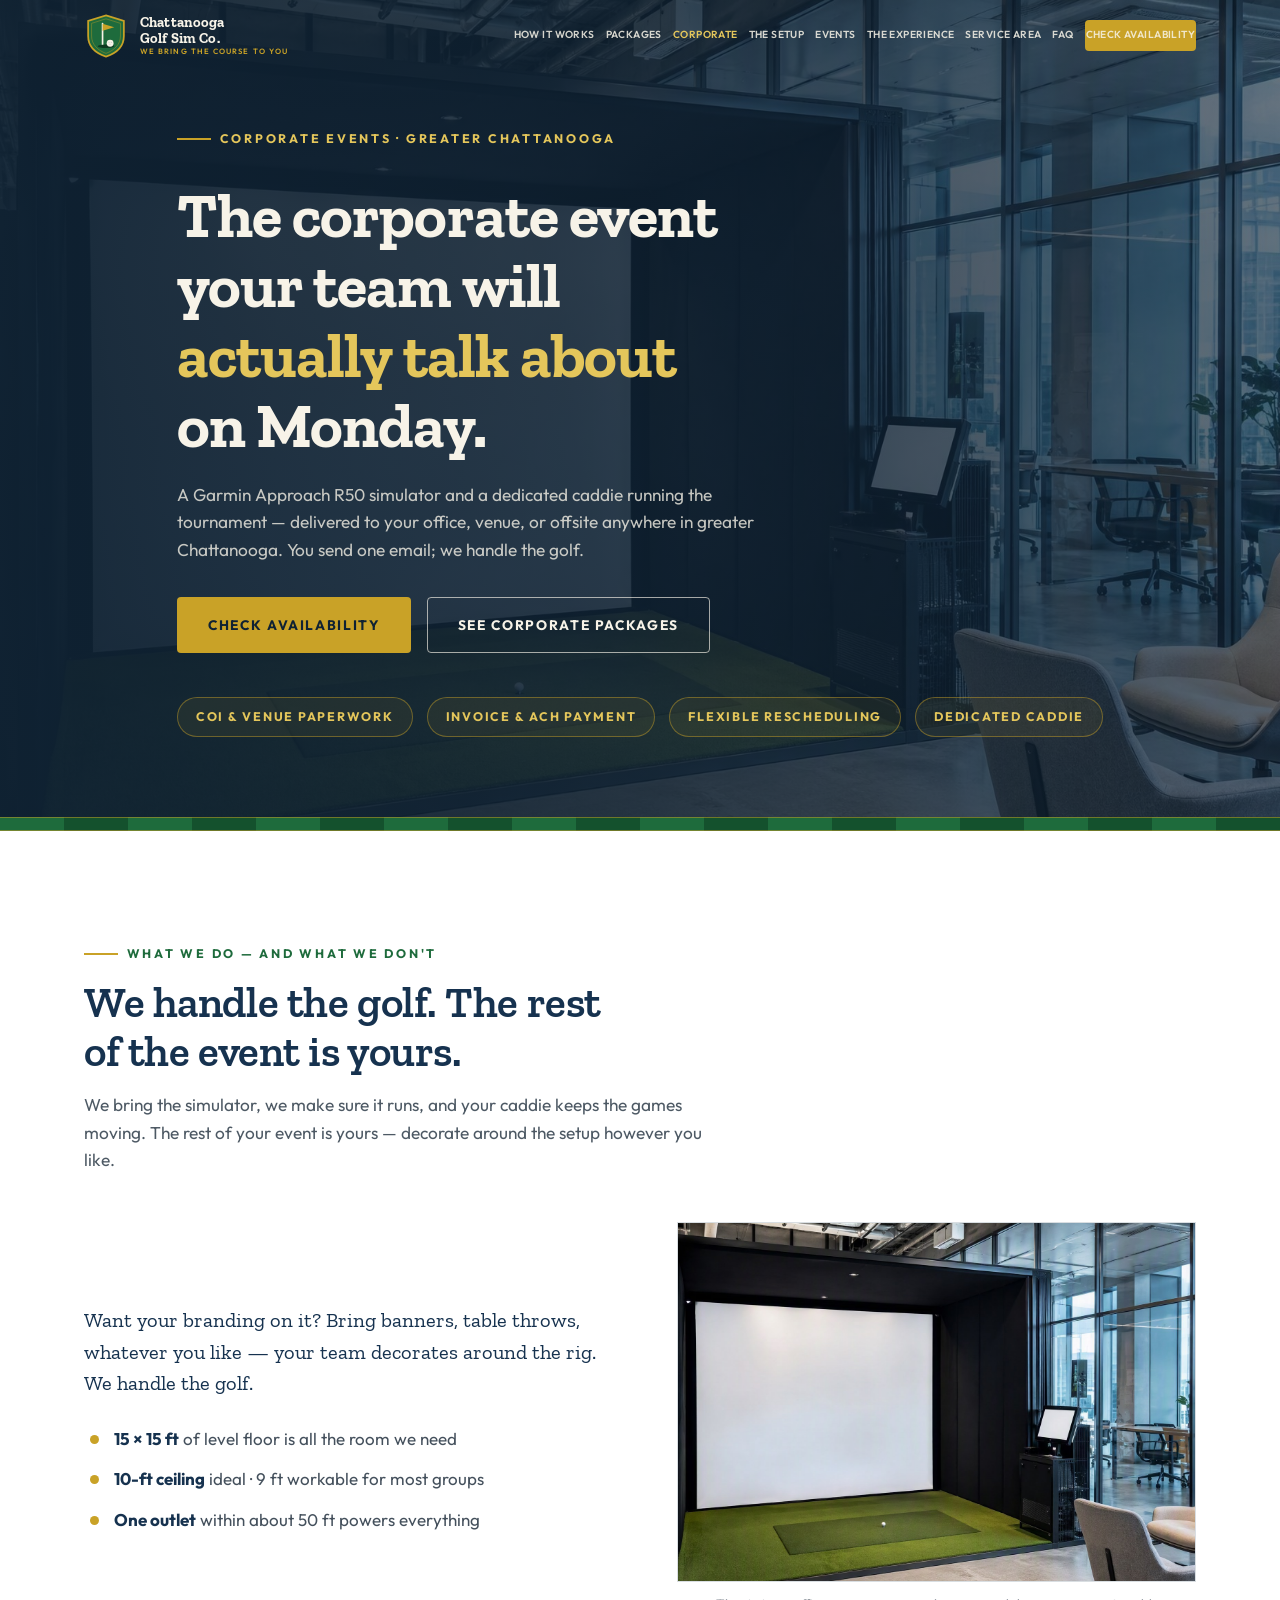
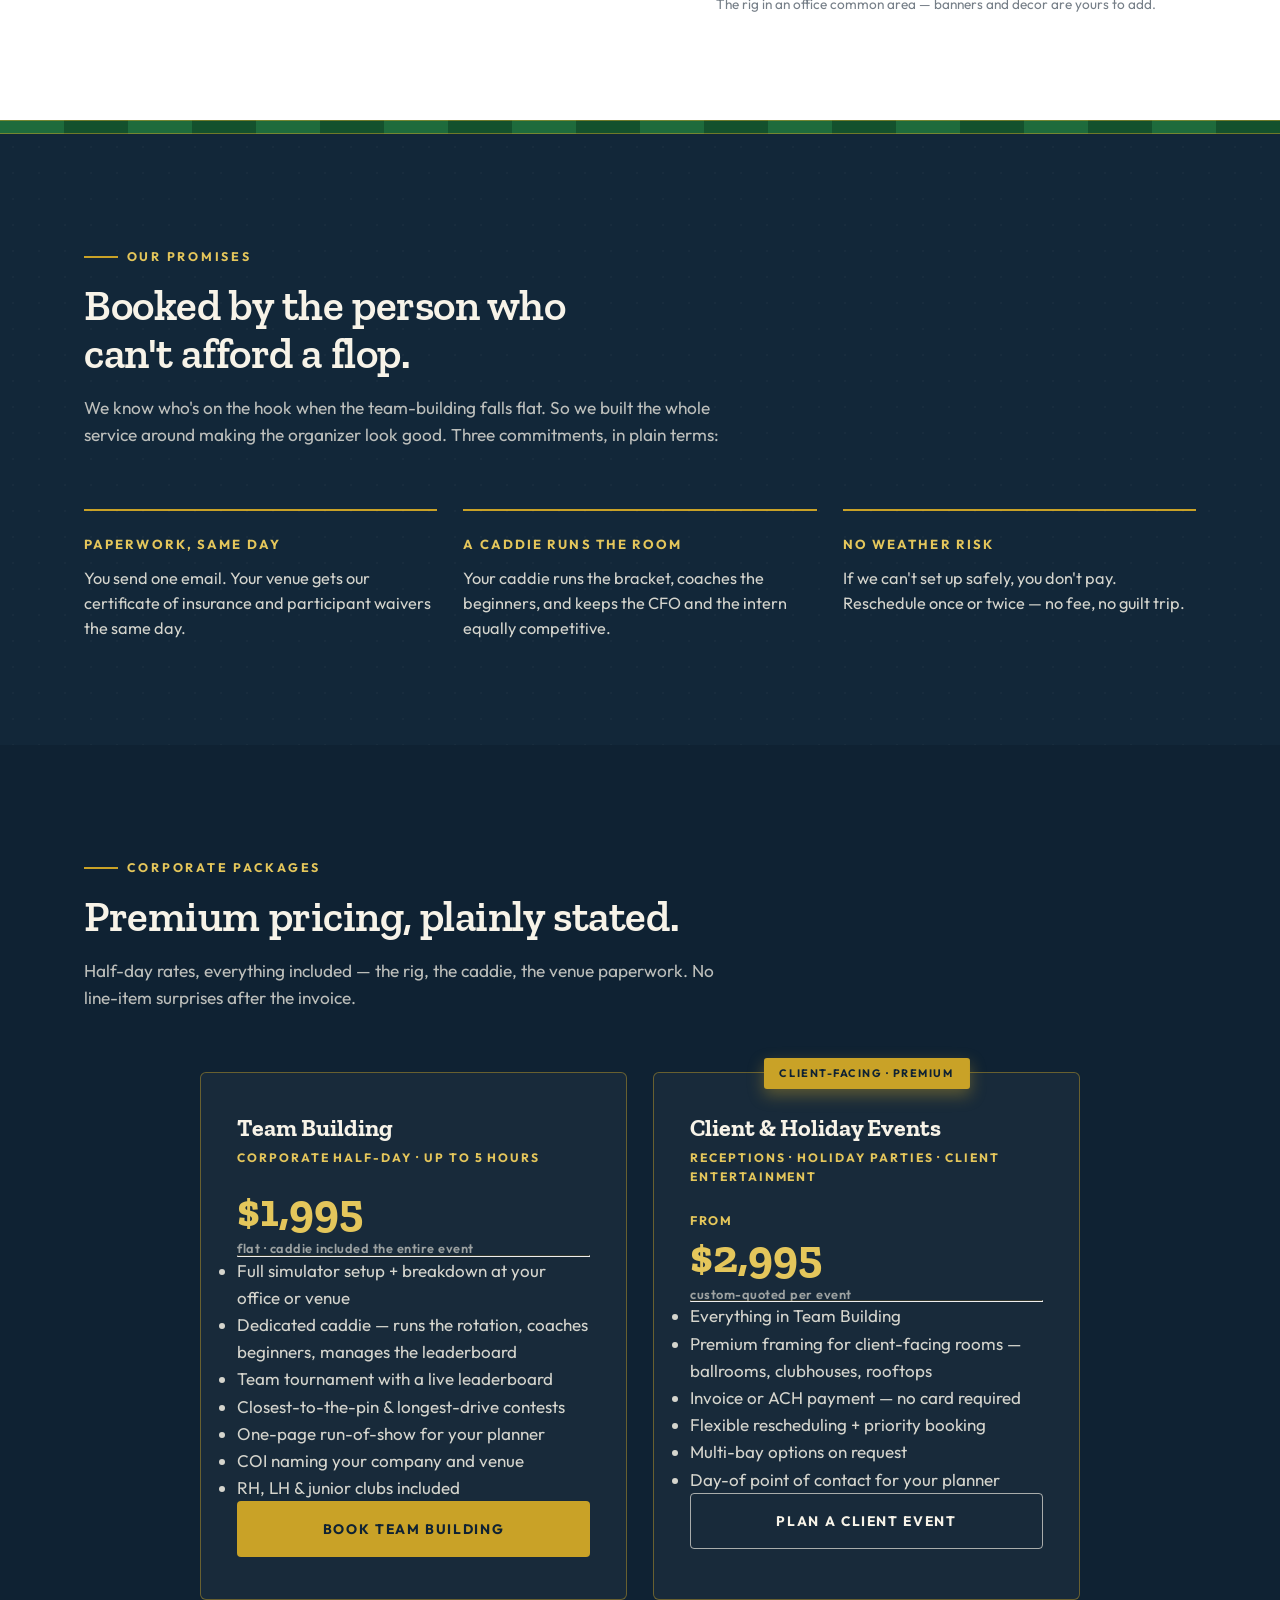
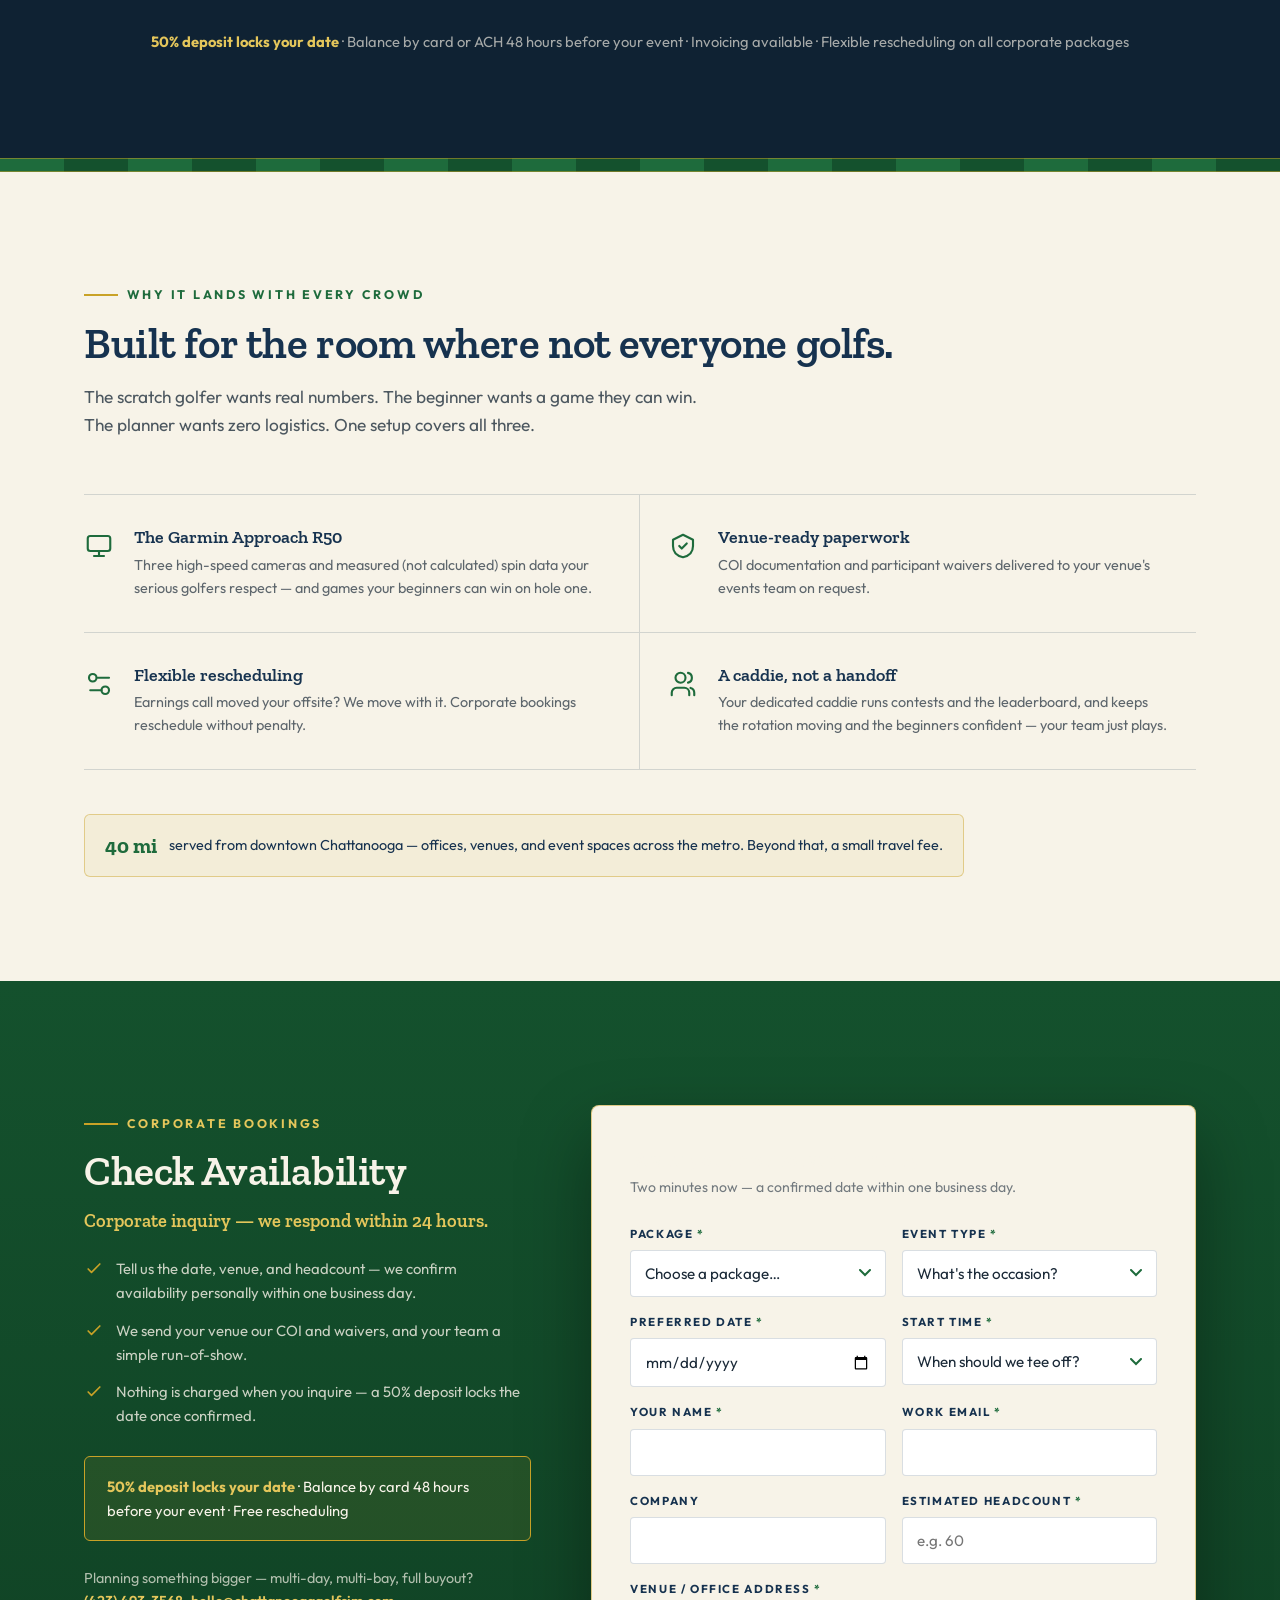
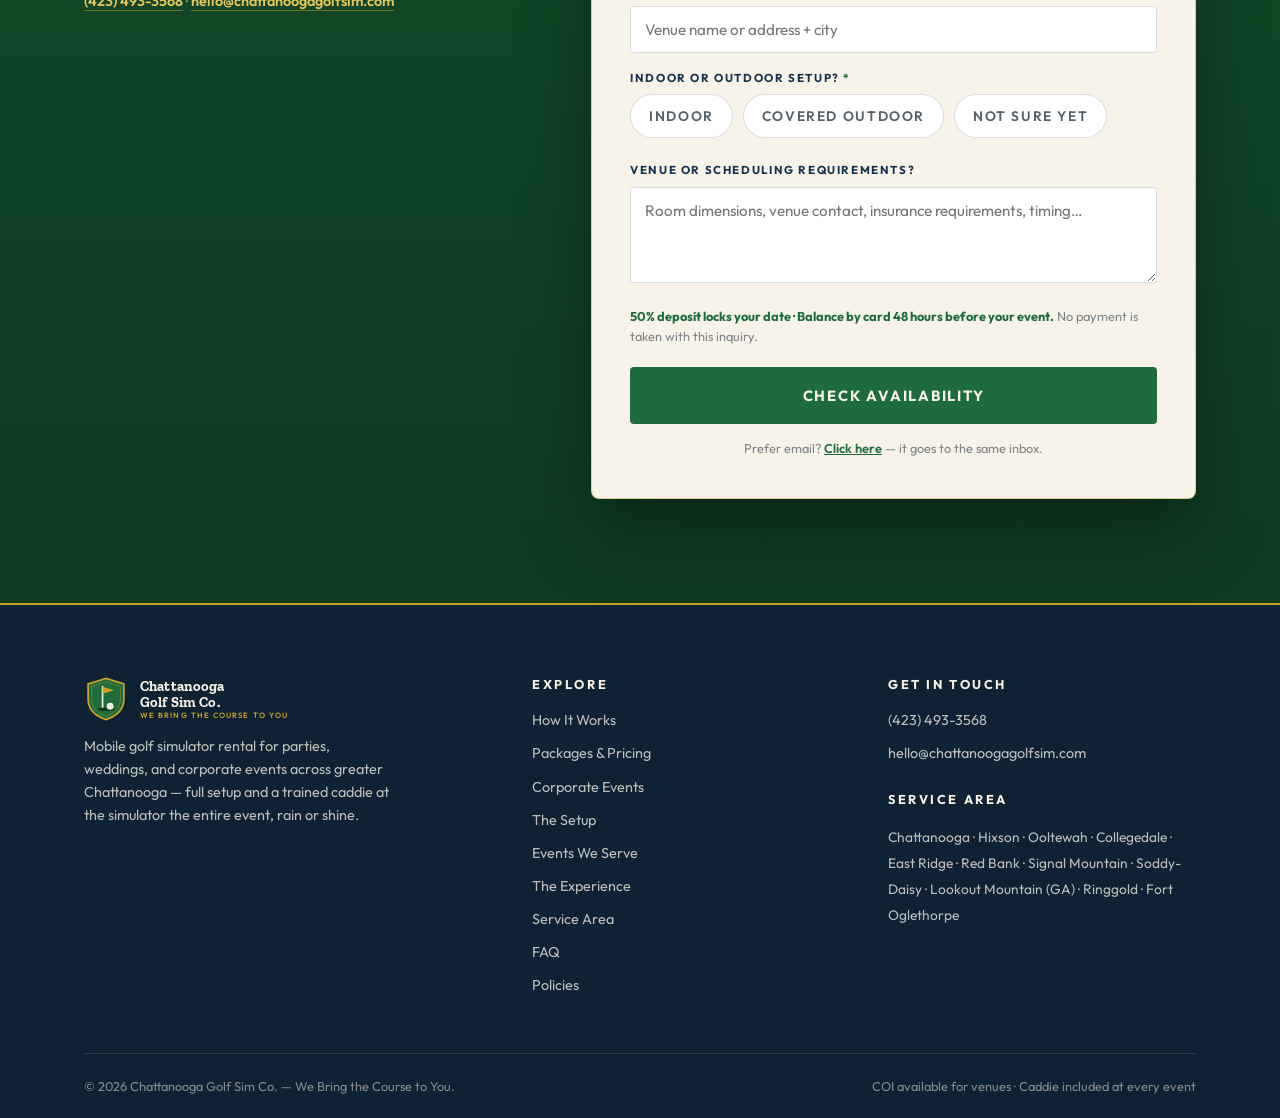
==== corporate.html @ df2b5e43 "Chattanooga Golf Sim — production site Launch-ready build: caddie model, published pricing, policies" ====
<!DOCTYPE html>
<html lang="en">
<head>
<meta charset="UTF-8">
<meta name="viewport" content="width=device-width, initial-scale=1.0">
<title>Corporate Event Entertainment Chattanooga TN | Team Building &amp; Holiday Parties — Chattanooga Golf Sim Co.</title>
<meta name="description" content="Premium corporate golf simulator events in Chattanooga, TN. Team building half-days $1,995, client & holiday events from $2,995. COI docs and a dedicated caddie included.">
<meta name="robots" content="index, follow">
<meta name="theme-color" content="#16324F">
<meta property="og:type" content="website">
<meta property="og:title" content="Corporate Event Entertainment in Chattanooga — Chattanooga Golf Sim Co.">
<meta property="og:description" content="Team building half-days $1,995 · client & holiday events from $2,995. COI docs and a dedicated caddie included.">
<meta property="og:image" content="https://chattanoogagolfsim.com/assets/setup-corporate-office.jpg">
<meta property="og:url" content="https://chattanoogagolfsim.com/corporate.html">
<link rel="canonical" href="https://chattanoogagolfsim.com/corporate.html">
<meta property="og:locale" content="en_US">
<link rel="icon" type="image/svg+xml" href="assets/logo.svg">
<link rel="apple-touch-icon" href="assets/logo.svg">
<link rel="preconnect" href="https://fonts.googleapis.com">
<link rel="preconnect" href="https://fonts.gstatic.com" crossorigin>
<link href="https://fonts.googleapis.com/css2?family=Outfit:wght@400;500;600;700&family=Zilla+Slab:wght@500;600;700&display=swap" rel="stylesheet">
<link rel="preload" as="image" href="assets/setup-corporate-office.jpg">
<link rel="stylesheet" href="styles.css">

<script type="application/ld+json">
{
  "@context": "https://schema.org",
  "@type": "Service",
  "name": "Corporate Golf Simulator Events — Chattanooga Golf Sim Co.",
  "provider": {
    "@type": "LocalBusiness",
    "name": "Chattanooga Golf Sim Co.",
    "email": "hello@chattanoogagolfsim.com",
    "telephone": "+1-423-493-3568",
    "priceRange": "$495-$2995",
    "address": { "@type": "PostalAddress", "addressLocality": "Chattanooga", "addressRegion": "TN", "addressCountry": "US" }
  },
  "serviceType": "Corporate event entertainment — mobile golf simulator rental",
  "areaServed": [
    { "@type": "City", "name": "Chattanooga, TN" },
    { "@type": "City", "name": "Hixson, TN" },
    { "@type": "City", "name": "Ooltewah, TN" },
    { "@type": "City", "name": "Collegedale, TN" },
    { "@type": "City", "name": "East Ridge, TN" },
    { "@type": "City", "name": "Red Bank, TN" },
    { "@type": "City", "name": "Signal Mountain, TN" },
    { "@type": "City", "name": "Soddy-Daisy, TN" },
    { "@type": "City", "name": "Lookout Mountain, GA" },
    { "@type": "City", "name": "Ringgold, GA" },
    { "@type": "City", "name": "Fort Oglethorpe, GA" }
  ],
  "offers": [
    { "@type": "Offer", "name": "Team Building — corporate half-day", "price": "1995", "priceCurrency": "USD" },
    { "@type": "Offer", "name": "Client & Holiday Events", "priceSpecification": { "@type": "PriceSpecification", "minPrice": "2995", "priceCurrency": "USD" } }
  ]
}
</script>
</head>

<body>

<!-- ================= HEADER ================= -->
<header class="site-header">
  <div class="wrap header-inner">
    <a class="brand" href="index.html" aria-label="Chattanooga Golf Sim Co. — home">
      <img src="assets/logo.svg" alt="Chattanooga Golf Sim Co. logo — golf flag crest" width="44" height="44">
      <span class="brand-name">Chattanooga<br>Golf Sim Co.<small>We Bring the Course to You</small></span>
    </a>
    <nav class="main-nav" aria-label="Main navigation">
      <a href="index.html#how-it-works">How It Works</a>
      <a href="index.html#packages">Packages</a>
      <a href="corporate.html" aria-current="page" style="color:var(--gold-soft)">Corporate</a>
      <a href="setup.html">The Setup</a>
      <a href="index.html#events">Events</a>
      <a href="index.html#experience">The Experience</a>
      <a href="index.html#service-area">Service Area</a>
      <a href="index.html#faq">FAQ</a>
      <a class="nav-phone" href="tel:+14234933568">(423) 493-3568</a>
      <a href="#corporate-book" class="btn btn-gold header-cta">Check Availability</a>
    </nav>
    <button class="nav-toggle" aria-label="Toggle menu" aria-expanded="false"><span></span></button>
  </div>
</header>

<main>

<!-- ================= CORPORATE HERO ================= -->
<section class="corp-hero" aria-label="Corporate events introduction">
  <div class="hero-bg">
    <img src="assets/setup-corporate-office.jpg" alt="A golf simulator bay set up inside a modern office — impact screen, turf, and hitting mat ready for a corporate event" fetchpriority="high">
  </div>
  <div class="wrap" style="position:relative;z-index:2;padding-top:calc(var(--header-h) + 48px);padding-bottom:80px">
    <p class="eyebrow" style="color:var(--gold-soft)">Corporate Events · Greater Chattanooga</p>
    <h1>The corporate event your team will <em>actually talk about</em> on Monday.</h1>
    <p class="lede" style="color:rgba(247,243,232,.78);max-width:56ch">A Garmin Approach R50 simulator and a dedicated caddie running the tournament — delivered to your office, venue, or offsite anywhere in greater Chattanooga. You send one email; we handle the golf.</p>
    <div class="hero-ctas" style="margin-top:34px">
      <a href="#corporate-book" class="btn btn-gold">Check Availability</a>
      <a href="#corporate-packages" class="btn btn-outline">See Corporate Packages</a>
    </div>
    <div class="corp-perks">
      <span>COI &amp; venue paperwork</span>
      <span>Invoice &amp; ACH payment</span>
      <span>Flexible rescheduling</span>
      <span>Dedicated caddie</span>
    </div>
  </div>
</section>

<div class="fairway" aria-hidden="true"></div>

<!-- ================= WHAT WE DO — AND WHAT WE DON'T ================= -->
<section class="section section-paper">
  <div class="wrap">
    <p class="eyebrow reveal">What we do — and what we don't</p>
    <h2 class="reveal" style="max-width:22ch">We handle the golf. The rest of the event is yours.</h2>
    <p class="lede reveal reveal-d1">We bring the simulator, we make sure it runs, and your caddie keeps the games moving. The rest of your event is yours — decorate around the setup however you like.</p>
    <div class="decor-grid">
      <div class="reveal">
        <p style="font-family:var(--serif);font-size:1.28rem;line-height:1.55;color:var(--navy);margin:0 0 22px">Want your branding on it? Bring banners, table throws, whatever you like — your team decorates around the rig. We handle the golf.</p>
        <ul class="space-list">
          <li><strong>15 × 15 ft</strong> of level floor is all the room we need</li>
          <li><strong>10-ft ceiling</strong> ideal · 9 ft workable for most groups</li>
          <li><strong>One outlet</strong> within about 50 ft powers everything</li>
        </ul>
      </div>
      <figure class="reveal reveal-d1">
        <img src="assets/setup-corporate-office.jpg" alt="The simulator set up in a corporate office common area, ready for a team event." loading="lazy">
        <figcaption>The rig in an office common area — banners and decor are yours to add.</figcaption>
      </figure>
    </div>
  </div>
</section>

<div class="fairway" aria-hidden="true"></div>

<!-- ================= OUR PROMISES ================= -->
<section class="section section-dark">
  <div class="dimples" aria-hidden="true"></div>
  <div class="wrap on-dark">
    <p class="eyebrow reveal">Our promises</p>
    <h2 class="reveal" style="max-width:20ch">Booked by the person who can't afford a flop.</h2>
    <p class="lede reveal reveal-d1">We know who's on the hook when the team-building falls flat. So we built the whole service around making the organizer look good. Three commitments, in plain terms:</p>
    <div class="promises">
      <div class="promise reveal">
        <h3>Paperwork, same day</h3>
        <p>You send one email. Your venue gets our certificate of insurance and participant waivers the same day.</p>
      </div>
      <div class="promise reveal reveal-d1">
        <h3>A caddie runs the room</h3>
        <p>Your caddie runs the bracket, coaches the beginners, and keeps the CFO and the intern equally competitive.</p>
      </div>
      <div class="promise reveal reveal-d2">
        <h3>No weather risk</h3>
        <p>If we can't set up safely, you don't pay. Reschedule once or twice — no fee, no guilt trip.</p>
      </div>
    </div>
  </div>
</section>

<!-- ================= CORPORATE PACKAGES ================= -->
<section id="corporate-packages" class="section" style="background:var(--navy-deep);color:var(--cream)">
  <div class="wrap on-dark">
    <p class="eyebrow reveal">Corporate packages</p>
    <h2 class="reveal">Premium pricing, plainly stated.</h2>
    <p class="lede reveal reveal-d1">Half-day rates, everything included — the rig, the caddie, the venue paperwork. No line-item surprises after the invoice.</p>

    <div class="packages packages-two">
      <article class="pkg-corp reveal">
        <h3 class="pkg-name">Team Building</h3>
        <p class="pkg-kind">Corporate Half-Day · Up to 5 Hours</p>
        <p class="pkg-price">$1,995<small>flat · caddie included the entire event</small></p>
        <hr>
        <ul>
          <li>Full simulator setup + breakdown at your office or venue</li>
          <li>Dedicated caddie — runs the rotation, coaches beginners, manages the leaderboard</li>
          <li>Team tournament with a live leaderboard</li>
          <li>Closest-to-the-pin &amp; longest-drive contests</li>
          <li>One-page run-of-show for your planner</li>
          <li>COI naming your company and venue</li>
          <li>RH, LH &amp; junior clubs included</li>
        </ul>
        <a href="#corporate-book" class="btn btn-gold" data-corp-package="Team Building — corporate half-day ($1,995)">Book Team Building</a>
      </article>

      <article class="pkg-corp reveal reveal-d1">
        <span class="pkg-flag">Client-facing · premium</span>
        <h3 class="pkg-name">Client &amp; Holiday Events</h3>
        <p class="pkg-kind">Receptions · Holiday Parties · Client Entertainment</p>
        <p class="pkg-price"><small style="font-family:var(--sans);font-size:.78rem;font-weight:700;letter-spacing:.14em;text-transform:uppercase;display:block;margin-bottom:6px;color:var(--gold-soft)">From</small>$2,995<small>custom-quoted per event</small></p>
        <hr>
        <ul>
          <li>Everything in Team Building</li>
          <li>Premium framing for client-facing rooms — ballrooms, clubhouses, rooftops</li>
          <li>Invoice or ACH payment — no card required</li>
          <li>Flexible rescheduling + priority booking</li>
          <li>Multi-bay options on request</li>
          <li>Day-of point of contact for your planner</li>
        </ul>
        <a href="#corporate-book" class="btn btn-outline" data-corp-package="Client &amp; Holiday Event (from $2,995)">Plan a Client Event</a>
      </article>
    </div>

    <p class="corp-note reveal"><strong>50% deposit locks your date</strong> · Balance by card or ACH 48 hours before your event · Invoicing available · Flexible rescheduling on all corporate packages</p>
  </div>
</section>

<div class="fairway" aria-hidden="true"></div>

<!-- ================= WHY IT WORKS FOR CORPORATE ================= -->
<section class="section section-cream">
  <div class="wrap">
    <p class="eyebrow reveal">Why it lands with every crowd</p>
    <h2 class="reveal">Built for the room where not everyone golfs.</h2>
    <p class="lede reveal reveal-d1">The scratch golfer wants real numbers. The beginner wants a game they can win. The planner wants zero logistics. One setup covers all three.</p>
    <div class="why-grid">
      <div class="why-item reveal">
        <svg viewBox="0 0 24 24"><rect x="3" y="4" width="18" height="12" rx="2"/><path d="M8 20h8M12 16v4"/></svg>
        <div>
          <h3>The Garmin Approach R50</h3>
          <p>Three high-speed cameras and measured (not calculated) spin data your serious golfers respect — and games your beginners can win on hole one.</p>
        </div>
      </div>
      <div class="why-item reveal reveal-d1">
        <svg viewBox="0 0 24 24"><path d="M12 3l8 4v5c0 5-3.5 8-8 9-4.5-1-8-4-8-9V7z"/><path d="M9 12l2 2 4-4"/></svg>
        <div>
          <h3>Venue-ready paperwork</h3>
          <p>COI documentation and participant waivers delivered to your venue's events team on request.</p>
        </div>
      </div>
      <div class="why-item reveal">
        <svg viewBox="0 0 24 24"><path d="M20 7h-9M14 17H5"/><circle cx="17" cy="17" r="3"/><circle cx="7" cy="7" r="3"/></svg>
        <div>
          <h3>Flexible rescheduling</h3>
          <p>Earnings call moved your offsite? We move with it. Corporate bookings reschedule without penalty.</p>
        </div>
      </div>
      <div class="why-item reveal reveal-d1">
        <svg viewBox="0 0 24 24"><path d="M17 21v-2a4 4 0 0 0-4-4H7a4 4 0 0 0-4 4v2"/><circle cx="10" cy="7" r="4"/><path d="M21 21v-2a4 4 0 0 0-3-3.85M16 3.1a4 4 0 0 1 0 7.8"/></svg>
        <div>
          <h3>A caddie, not a handoff</h3>
          <p>Your dedicated caddie runs contests and the leaderboard, and keeps the rotation moving and the beginners confident — your team just plays.</p>
        </div>
      </div>
    </div>

    <div class="radius-badge reveal" style="margin-top:44px">
      <strong>40 mi</strong>
      <span>served from downtown Chattanooga — offices, venues, and event spaces across the metro. Beyond that, a small travel fee.</span>
    </div>
  </div>
</section>

<!-- ================= CORPORATE BOOKING ================= -->
<section id="corporate-book" class="section section-green">
  <div class="wrap on-dark">
    <div class="booking-grid">
      <div class="booking-side">
        <p class="eyebrow reveal">Corporate bookings</p>
        <h2 class="reveal" style="font-size:clamp(2rem,3.4vw,2.6rem)">Check Availability</h2>
        <h3 class="reveal reveal-d1" style="font-size:1.15rem;color:var(--gold-soft)">Corporate inquiry — we respond within 24 hours.</h3>
        <ul class="reveal reveal-d1">
          <li><svg viewBox="0 0 24 24"><path d="M5 12l4 4L19 6"/></svg>Tell us the date, venue, and headcount — we confirm availability personally within one business day.</li>
          <li><svg viewBox="0 0 24 24"><path d="M5 12l4 4L19 6"/></svg>We send your venue our COI and waivers, and your team a simple run-of-show.</li>
          <li><svg viewBox="0 0 24 24"><path d="M5 12l4 4L19 6"/></svg>Nothing is charged when you inquire — a 50% deposit locks the date once confirmed.</li>
        </ul>
        <div class="booking-deposit reveal reveal-d2">
          <strong>50% deposit locks your date</strong> · Balance by card 48 hours before your event · Free rescheduling
        </div>
        <p class="mail-line reveal reveal-d2">Planning something bigger — multi-day, multi-bay, full buyout?<br><a href="tel:+14234933568">(423) 493-3568</a> · <a href="mailto:hello@chattanoogagolfsim.com?subject=Corporate%20inquiry%20—%20custom%20event">hello@chattanoogagolfsim.com</a></p>
      </div>

      <form id="corp-booking-form" class="booking-form reveal reveal-d1" data-booking data-inquiry="corporate" novalidate>
        <h3>Start your corporate inquiry</h3>
        <p class="form-sub">Two minutes now — a confirmed date within one business day.</p>

        <div class="form-row">
          <div class="field">
            <label for="corp-package">Package <span class="req">*</span></label>
            <select id="corp-package" name="Package" required>
              <option value="" disabled selected>Choose a package…</option>
              <option>Team Building — corporate half-day ($1,995)</option>
              <option>Client &amp; Holiday Event (from $2,995)</option>
              <option>Multi-day / custom — let's talk</option>
            </select>
          </div>
          <div class="field">
            <label for="corp-event-type">Event type <span class="req">*</span></label>
            <select id="corp-event-type" name="Event type" required>
              <option value="" disabled selected>What's the occasion?</option>
              <option>Team building / offsite</option>
              <option>Holiday party</option>
              <option>Client entertainment / appreciation</option>
              <option>Conference / trade show activation</option>
              <option>Company milestone / celebration</option>
              <option>Something else</option>
            </select>
          </div>
        </div>

        <div class="form-row">
          <div class="field">
            <label for="corp-date">Preferred date <span class="req">*</span></label>
            <input type="date" id="corp-date" name="Preferred date" required>
          </div>
          <div class="field">
            <label for="corp-time">Start time <span class="req">*</span></label>
            <select id="corp-time" name="Start time" required>
              <option value="" disabled selected>When should we tee off?</option>
              <option>Morning (9 AM – noon)</option>
              <option>Afternoon (noon – 4 PM)</option>
              <option>Evening (4 – 8 PM)</option>
              <option>Night (after 8 PM)</option>
            </select>
          </div>
        </div>

        <div class="form-row">
          <div class="field">
            <label for="corp-name">Your name <span class="req">*</span></label>
            <input type="text" id="corp-name" name="Name" autocomplete="name" required>
          </div>
          <div class="field">
            <label for="corp-email">Work email <span class="req">*</span></label>
            <input type="email" id="corp-email" name="Email" autocomplete="email" required>
          </div>
        </div>

        <div class="form-row">
          <div class="field">
            <label for="corp-company">Company</label>
            <input type="text" id="corp-company" name="Company" autocomplete="organization">
          </div>
          <div class="field">
            <label for="corp-guests">Estimated headcount <span class="req">*</span></label>
            <input type="number" id="corp-guests" name="Guest count" min="1" max="1000" placeholder="e.g. 60" required>
          </div>
        </div>

        <div class="form-row single">
          <div class="field">
            <label for="corp-venue">Venue / office address <span class="req">*</span></label>
            <input type="text" id="corp-venue" name="Venue address" placeholder="Venue name or address + city" autocomplete="street-address" required>
          </div>
        </div>

        <div class="form-row single">
          <div class="field">
            <label>Indoor or outdoor setup? <span class="req">*</span></label>
            <div class="radio-row">
              <label class="radio-pill"><input type="radio" name="Setup location" value="Indoor" required><span>Indoor</span></label>
              <label class="radio-pill"><input type="radio" name="Setup location" value="Covered outdoor"><span>Covered outdoor</span></label>
              <label class="radio-pill"><input type="radio" name="Setup location" value="Not sure yet"><span>Not sure yet</span></label>
            </div>
          </div>
        </div>

        <div class="form-row single">
          <div class="field">
            <label for="corp-notes">Venue or scheduling requirements?</label>
            <textarea id="corp-notes" name="Notes" placeholder="Room dimensions, venue contact, insurance requirements, timing…"></textarea>
          </div>
        </div>

        <p class="form-note"><strong>50% deposit locks your date · Balance by card 48 hours before your event.</strong> No payment is taken with this inquiry.</p>
        <button type="submit" class="btn btn-green">Check Availability</button>
        <div id="corp-form-status" class="form-status" role="status" aria-live="polite"></div>
        <p class="form-alt">Prefer email? <a href="mailto:hello@chattanoogagolfsim.com?subject=Corporate%20inquiry">Click here</a> — it goes to the same inbox.</p>
      </form>
    </div>
  </div>
</section>

</main>

<!-- ================= FOOTER ================= -->
<footer class="site-footer">
  <div class="wrap">
    <div class="footer-grid">
      <div class="footer-brand">
        <a class="brand" href="index.html" aria-label="Chattanooga Golf Sim Co. — home">
          <img src="assets/logo.svg" alt="Chattanooga Golf Sim Co. logo" width="44" height="44" loading="lazy">
          <span class="brand-name">Chattanooga<br>Golf Sim Co.<small>We Bring the Course to You</small></span>
        </a>
        <p>Mobile golf simulator rental for parties, weddings, and corporate events across greater Chattanooga — full setup and a trained caddie at the simulator the entire event, rain or shine.</p>
      </div>
      <div>
        <h4>Explore</h4>
        <ul class="footer-list">
          <li><a href="index.html#how-it-works">How It Works</a></li>
          <li><a href="index.html#packages">Packages &amp; Pricing</a></li>
          <li><a href="corporate.html">Corporate Events</a></li>
          <li><a href="setup.html">The Setup</a></li>
          <li><a href="index.html#events">Events We Serve</a></li>
          <li><a href="index.html#experience">The Experience</a></li>
          <li><a href="index.html#service-area">Service Area</a></li>
          <li><a href="index.html#faq">FAQ</a></li>
          <li><a href="policies.html">Policies</a></li>
        </ul>
      </div>
      <div>
        <h4>Get in touch</h4>
        <ul class="footer-list">
          <li><a href="tel:+14234933568">(423) 493-3568</a></li>
          <li><a href="mailto:hello@chattanoogagolfsim.com">hello@chattanoogagolfsim.com</a></li>
        </ul>
        <h4 style="margin-top:26px">Service area</h4>
        <p class="footer-towns">Chattanooga · Hixson · Ooltewah · Collegedale · East Ridge · Red Bank · Signal Mountain · Soddy-Daisy · Lookout Mountain (GA) · Ringgold · Fort Oglethorpe</p>
      </div>
    </div>
    <div class="footer-bar">
      <span>© <span data-year>2026</span> Chattanooga Golf Sim Co. — We Bring the Course to You.</span>
      <span>COI available for venues · Caddie included at every event</span>
    </div>
  </div>
</footer>

<script src="app.js" defer></script>
</body>
</html>
---- styles.css ----
/* ============================================================
   Chattanooga Golf Sim Co. — "country club meets backyard party"
   ============================================================ */
:root{
  --green:#1E6B3C;
  --green-deep:#14512D;
  --green-ink:#0E3A20;
  --gold:#C9A227;
  --gold-soft:#E4C65B;
  --gold-tint:rgba(201,162,39,.14);
  --navy:#16324F;
  --navy-deep:#0F2233;
  --navy-section:#122739;
  --cream:#F7F3E8;
  --cream-dark:#EFE8D5;
  --ink:#1B2A38;
  --paper:#FFFFFF;
  --line:rgba(22,50,79,.16);
  --line-gold:rgba(201,162,39,.45);
  --serif:"Zilla Slab",Georgia,serif;
  --sans:"Outfit",system-ui,-apple-system,sans-serif;
  --maxw:1160px;
  --header-h:72px;
  --ease:cubic-bezier(.22,.61,.21,1);
}
*{margin:0;padding:0;box-sizing:border-box}
html{scroll-behavior:smooth;scroll-padding-top:calc(var(--header-h) + 12px)}
body{
  font-family:var(--sans);
  color:var(--ink);
  background:var(--cream);
  line-height:1.6;
  font-size:17px;
  -webkit-font-smoothing:antialiased;
}
img{max-width:100%;display:block}
a{color:inherit}
h1,h2,h3,h4{font-family:var(--serif);color:var(--navy);line-height:1.12;font-weight:600}
.wrap{max-width:var(--maxw);margin:0 auto;padding:0 24px}
section{position:relative}

/* ---------- eyebrow / headings ---------- */
.eyebrow{
  font-family:var(--sans);
  font-size:.78rem;font-weight:700;
  letter-spacing:.22em;text-transform:uppercase;
  color:var(--green);
  display:inline-flex;align-items:center;gap:.7em;
  margin-bottom:14px;
}
.eyebrow::before{content:"";width:34px;height:2px;background:var(--gold);display:inline-block}
.on-dark .eyebrow{color:var(--gold-soft)}
h2{font-size:clamp(1.9rem,3.6vw,2.7rem);letter-spacing:-.01em;margin-bottom:16px}
.lede{font-size:1.08rem;color:rgba(27,42,56,.78);max-width:640px}
.on-dark .lede{color:rgba(247,243,232,.75)}
.on-dark h2,.on-dark h3{color:var(--cream)}

/* ---------- buttons ---------- */
.btn{
  display:inline-flex;align-items:center;justify-content:center;gap:.55em;
  font-family:var(--sans);font-weight:700;font-size:.86rem;
  letter-spacing:.12em;text-transform:uppercase;text-decoration:none;
  padding:16px 30px;border:1px solid transparent;border-radius:4px;
  cursor:pointer;transition:transform .25s var(--ease),box-shadow .25s var(--ease),background .25s,color .25s,border-color .25s;
  white-space:nowrap;
}
.btn-gold{background:var(--gold);color:var(--navy-deep)}
.btn-gold:hover{background:var(--gold-soft);transform:translateY(-2px);box-shadow:0 10px 24px rgba(201,162,39,.35)}
.btn-outline{border-color:rgba(247,243,232,.65);color:var(--cream);background:transparent}
.btn-outline:hover{border-color:var(--gold);color:var(--gold-soft);transform:translateY(-2px)}
.btn-green{background:var(--green);color:var(--cream)}
.btn-green:hover{background:var(--green-deep);transform:translateY(-2px);box-shadow:0 10px 24px rgba(30,107,60,.3)}
.btn-outline-dark{border-color:var(--navy);color:var(--navy);background:transparent}
.btn-outline-dark:hover{border-color:var(--green);color:var(--green);transform:translateY(-2px)}

/* ---------- header ---------- */
.site-header{
  position:fixed;inset:0 0 auto 0;z-index:100;height:var(--header-h);
  display:flex;align-items:center;
  transition:background .35s var(--ease),box-shadow .35s,border-color .35s;
  border-bottom:1px solid transparent;
}
.site-header.scrolled{
  background:rgba(15,34,51,.96);
  backdrop-filter:blur(8px);
  border-bottom:1px solid rgba(201,162,39,.25);
  box-shadow:0 8px 30px rgba(0,0,0,.25);
}
.header-inner{display:flex;align-items:center;justify-content:space-between;gap:24px;width:100%}
.brand{display:flex;align-items:center;gap:12px;text-decoration:none;flex:none}
.brand svg,.brand img{flex:none}
.brand-name{
  font-family:var(--serif);font-weight:700;font-size:1.02rem;color:var(--cream);
  line-height:1.1;letter-spacing:.01em;white-space:nowrap;
}
.brand-name small{display:block;font-family:var(--sans);font-weight:600;font-size:.56rem;letter-spacing:.22em;text-transform:uppercase;color:var(--gold);white-space:nowrap}
.main-nav{display:flex;align-items:center;gap:18px;flex-wrap:nowrap;margin-left:auto;min-width:0}
.main-nav a{
  font-size:.74rem;font-weight:600;letter-spacing:.07em;text-transform:uppercase;white-space:nowrap;
  color:rgba(247,243,232,.85);text-decoration:none;position:relative;padding:6px 0;
}
.main-nav a::after{content:"";position:absolute;left:0;bottom:0;width:0;height:2px;background:var(--gold);transition:width .3s var(--ease)}
.main-nav a:hover{color:var(--gold-soft)}
.main-nav a:hover::after{width:100%}
.header-cta{padding:10px 14px;font-size:.68rem;letter-spacing:.1em;white-space:nowrap}
.nav-phone{color:var(--gold-soft) !important;font-weight:700;letter-spacing:.06em}
.nav-phone::after{display:none}
.nav-toggle{display:none;background:none;border:1px solid rgba(247,243,232,.4);border-radius:4px;width:44px;height:44px;cursor:pointer;position:relative}
.nav-toggle span,.nav-toggle span::before,.nav-toggle span::after{
  content:"";position:absolute;left:11px;width:20px;height:2px;background:var(--cream);transition:.3s var(--ease);
}
.nav-toggle span{top:21px}
.nav-toggle span::before{left:0;top:-6px}
.nav-toggle span::after{left:0;top:6px}
.nav-open .nav-toggle span{background:transparent}
.nav-open .nav-toggle span::before{transform:translateY(6px) rotate(45deg)}
.nav-open .nav-toggle span::after{transform:translateY(-6px) rotate(-45deg)}

/* ---------- hero ---------- */
.hero{
  min-height:100svh;display:flex;align-items:center;
  color:var(--cream);overflow:hidden;
  background:var(--navy-deep);
}
.hero-bg{position:absolute;inset:0;z-index:0}
.hero-bg img{width:100%;height:100%;object-fit:cover;object-position:center}
.hero-bg::after{
  content:"";position:absolute;inset:0;
  background:linear-gradient(78deg,rgba(15,34,51,.93) 0%,rgba(15,34,51,.72) 42%,rgba(15,34,51,.28) 75%,rgba(15,34,51,.45) 100%);
}
.hero .wrap{position:relative;z-index:2;padding-top:calc(var(--header-h) + 48px);padding-bottom:96px}
.hero h1{
  color:var(--cream);
  font-size:clamp(2.5rem,5.6vw,4.3rem);
  font-weight:700;letter-spacing:-.015em;
  max-width:13ch;margin:18px 0 8px;
}
.hero h1 em{font-style:normal;color:var(--gold-soft);position:relative;white-space:nowrap}
.hero h1 em::after{
  content:"";position:absolute;left:0;right:0;bottom:.06em;height:.1em;
  background:var(--gold);opacity:.5;border-radius:2px;
}
.hero-tag{
  font-family:var(--serif);font-size:clamp(1.15rem,2vw,1.45rem);
  color:rgba(247,243,232,.92);font-weight:500;max-width:46ch;margin-bottom:14px;
}
.hero-sub{font-size:1rem;color:rgba(247,243,232,.7);max-width:52ch;margin-bottom:34px}
.hero-ctas{display:flex;gap:16px;flex-wrap:wrap;margin-bottom:44px}
.hero-proof{
  display:flex;gap:0;flex-wrap:wrap;
  border-top:1px solid rgba(201,162,39,.35);padding-top:22px;max-width:760px;
}
.hero-proof div{
  font-size:.82rem;letter-spacing:.05em;color:rgba(247,243,232,.85);
  padding:4px 26px 4px 0;margin-right:26px;position:relative;
}
.hero-proof div:not(:last-child){border-right:1px solid rgba(247,243,232,.18);margin-right:26px;padding-right:26px}
.hero-proof strong{color:var(--gold-soft);font-weight:700}
/* rotating seal */
.seal{
  position:absolute;right:24px;bottom:36px;z-index:3;width:132px;height:132px;
  display:grid;place-items:center;
}
.seal svg.ring{position:absolute;inset:0;animation:spin 26s linear infinite}
.seal svg.ring text{fill:var(--gold-soft);font-family:var(--sans);font-size:9.2px;font-weight:600;letter-spacing:.32em;text-transform:uppercase}
.seal .seal-core{
  width:64px;height:64px;border-radius:50%;
  border:1px solid var(--line-gold);
  display:grid;place-items:center;background:rgba(15,34,51,.55);
}
@keyframes spin{to{transform:rotate(360deg)}}

/* ---------- fairway stripe divider ---------- */
.fairway{
  height:14px;
  background:repeating-linear-gradient(90deg,var(--green) 0 64px,var(--green-deep) 64px 128px);
  border-top:1px solid rgba(201,162,39,.5);border-bottom:1px solid rgba(201,162,39,.5);
}

/* ---------- sections ---------- */
.section{padding:104px 0}
.section-cream{background:var(--cream)}
.section-paper{background:var(--paper)}
.section-dark{background:var(--navy-section);color:var(--cream)}
.section-dark .dimples{
  content:"";position:absolute;inset:0;pointer-events:none;opacity:.5;
  background-image:radial-gradient(rgba(247,243,232,.05) 1.5px,transparent 1.5px);
  background-size:26px 26px;
}
.section-green{background:linear-gradient(180deg,var(--green-deep),var(--green-ink));color:var(--cream)}

/* ---------- how it works ---------- */
.steps{display:grid;grid-template-columns:repeat(3,1fr);gap:0;margin-top:56px;border:1px solid var(--line);border-radius:6px;overflow:hidden;background:var(--paper)}
.step{padding:42px 36px 46px;position:relative;transition:background .3s}
.step:not(:last-child){border-right:1px solid var(--line)}
.step:hover{background:#FDFBF4}
.step-num{
  font-family:var(--serif);font-size:3.4rem;font-weight:700;color:var(--gold);
  line-height:1;display:block;margin-bottom:18px;
}
.step h3{font-size:1.35rem;margin-bottom:10px}
.step p{font-size:.95rem;color:rgba(27,42,56,.72)}
.step .step-tag{
  display:inline-block;margin-top:16px;font-size:.72rem;font-weight:700;
  letter-spacing:.16em;text-transform:uppercase;color:var(--green);
  border:1px solid rgba(30,107,60,.3);border-radius:999px;padding:5px 13px;background:rgba(30,107,60,.05);
}

/* ---------- packages ---------- */
.packages{display:grid;grid-template-columns:repeat(3,1fr);gap:26px;margin-top:60px;align-items:stretch}
.pkg{
  background:var(--paper);border:1px solid var(--line);border-radius:6px;
  padding:38px 32px;display:flex;flex-direction:column;position:relative;
  transition:transform .3s var(--ease),box-shadow .3s var(--ease),border-color .3s;
}
.pkg:hover{transform:translateY(-6px);box-shadow:0 22px 44px rgba(22,50,79,.13);border-color:var(--line-gold)}
.pkg-name{font-family:var(--serif);font-size:1.5rem;font-weight:700;color:var(--navy)}
.pkg-kind{font-size:.76rem;font-weight:700;letter-spacing:.16em;text-transform:uppercase;color:var(--green);margin:6px 0 20px}
.pkg-price{font-family:var(--serif);font-size:2.9rem;font-weight:700;color:var(--navy);line-height:1}
.pkg-price .strike{text-decoration:line-through;text-decoration-thickness:3px;text-decoration-color:var(--gold);color:rgba(27,42,56,.4);font-size:1.9rem;margin-right:8px}
.pkg-price small{font-family:var(--sans);font-size:.8rem;font-weight:600;color:rgba(27,42,56,.55);letter-spacing:.04em;display:block;margin-top:8px}
.pkg hr{border:none;border-top:1px solid var(--line);margin:24px 0}
.pkg ul{list-style:none;display:grid;gap:11px;margin-bottom:30px}
.pkg li{font-size:.93rem;color:rgba(27,42,56,.82);padding-left:26px;position:relative}
.pkg li::before{
  content:"";position:absolute;left:0;top:.42em;width:14px;height:8px;
  border-left:2.5px solid var(--gold);border-bottom:2.5px solid var(--gold);
  transform:rotate(-45deg);
}
.pkg .btn{margin-top:auto;width:100%}
.pkg-featured{
  background:var(--navy-deep);border-color:var(--gold);
  box-shadow:0 24px 54px rgba(15,34,51,.35);
}
.pkg-featured .pkg-name,.pkg-featured .pkg-price{color:var(--cream)}
.pkg-featured .pkg-kind{color:var(--gold-soft)}
.pkg-featured .pkg-price small{color:rgba(247,243,232,.6)}
.pkg-featured hr{border-top-color:rgba(201,162,39,.3)}
.pkg-featured li{color:rgba(247,243,232,.85)}
.pkg-flag{
  position:absolute;top:-15px;left:50%;transform:translateX(-50%);
  background:var(--gold);color:var(--navy-deep);
  font-size:.68rem;font-weight:700;letter-spacing:.14em;text-transform:uppercase;
  padding:7px 16px;border-radius:3px;white-space:nowrap;
  box-shadow:0 6px 16px rgba(201,162,39,.4);
}
.addons{
  margin-top:34px;display:flex;flex-wrap:wrap;gap:14px;align-items:center;justify-content:center;
  font-size:.9rem;color:rgba(27,42,56,.75);
}
.addons strong{color:var(--navy)}
.addons .chip{
  border:1px dashed var(--line-gold);border-radius:999px;padding:8px 18px;background:rgba(201,162,39,.07);
}
.deposit-note{
  margin-top:26px;text-align:center;font-family:var(--serif);font-size:1.12rem;color:var(--green);font-weight:600;
}
/* ---------- someone stays band ---------- */
.stays{
  display:flex;gap:28px;align-items:center;max-width:820px;margin:0 auto;
  background:var(--paper);border:1px solid var(--line-gold);border-radius:6px;
  padding:40px 44px;box-shadow:0 18px 44px rgba(22,50,79,.08);
}
.stays svg{width:52px;height:52px;flex:none;stroke:var(--green);fill:none;stroke-width:1.5;stroke-linecap:round;stroke-linejoin:round}
.stays h2{font-size:clamp(1.5rem,2.4vw,1.9rem);margin-bottom:10px}
.stays p{font-size:1.02rem;color:rgba(27,42,56,.78);line-height:1.6;max-width:58ch}

/* ---------- events ---------- */
.events-grid{display:grid;grid-template-columns:repeat(4,1fr);gap:22px;margin-top:56px}
.event-card{
  border:1px solid var(--line);border-radius:6px;background:var(--cream);
  padding:30px 24px;text-align:left;
  transition:transform .3s var(--ease),border-color .3s,background .3s,box-shadow .3s;
}
.event-card:hover{transform:translateY(-5px);border-color:var(--gold);background:var(--paper);box-shadow:0 16px 34px rgba(22,50,79,.1)}
.event-card svg{width:38px;height:38px;stroke:var(--green);fill:none;stroke-width:1.6;stroke-linecap:round;stroke-linejoin:round;margin-bottom:16px}
.event-card h3{font-size:1.08rem;margin-bottom:6px}
.event-card p{font-size:.85rem;color:rgba(27,42,56,.68);line-height:1.5}

/* ---------- experience ---------- */
.exp-grid{display:grid;grid-template-columns:1.05fr .95fr;gap:64px;align-items:start}
.exp-list{list-style:none;display:grid;gap:0;margin-top:34px}
.exp-list li{
  display:flex;gap:18px;padding:20px 0;border-bottom:1px solid rgba(247,243,232,.14);align-items:flex-start;
}
.exp-list li:first-child{border-top:1px solid rgba(247,243,232,.14)}
.exp-list svg{width:26px;height:26px;flex:none;stroke:var(--gold);fill:none;stroke-width:1.7;stroke-linecap:round;stroke-linejoin:round;margin-top:3px}
.exp-list h4{color:var(--cream);font-size:1.05rem;margin-bottom:4px}
.exp-list p{font-size:.9rem;color:rgba(247,243,232,.68)}
.spec-card{
  background:rgba(247,243,232,.05);border:1px solid rgba(201,162,39,.35);border-radius:6px;
  padding:34px 32px;position:sticky;top:calc(var(--header-h) + 24px);
}
.spec-card h3{color:var(--gold-soft);font-size:1.25rem;margin-bottom:6px}
.spec-card>p{font-size:.88rem;color:rgba(247,243,232,.65);margin-bottom:22px}
.spec-rows{display:grid;gap:0}
.spec-row{
  display:flex;justify-content:space-between;gap:18px;padding:12px 0;
  border-bottom:1px dashed rgba(247,243,232,.16);font-size:.9rem;
}
.spec-row:last-child{border-bottom:none}
.spec-row span:first-child{color:rgba(247,243,232,.6);letter-spacing:.04em}
.spec-row span:last-child{color:var(--cream);font-weight:600;text-align:right}
/* gallery */
.gallery{
  margin-top:64px;display:grid;grid-auto-flow:column;grid-auto-columns:minmax(300px,1fr);
  gap:18px;overflow-x:auto;padding-bottom:14px;scroll-snap-type:x mandatory;
  scrollbar-width:thin;scrollbar-color:var(--gold) transparent;
}
.gallery figure{scroll-snap-align:start;position:relative;border-radius:6px;overflow:hidden;border:1px solid rgba(201,162,39,.3)}
.gallery img{width:100%;height:240px;object-fit:cover;transition:transform .6s var(--ease)}
.gallery figure:hover img{transform:scale(1.05)}
.gallery figcaption{
  position:absolute;left:0;right:0;bottom:0;padding:26px 16px 12px;
  font-size:.74rem;font-weight:600;letter-spacing:.14em;text-transform:uppercase;color:var(--cream);
  background:linear-gradient(transparent,rgba(15,34,51,.85));
}

/* ---------- service area ---------- */
.area-grid{display:grid;grid-template-columns:.9fr 1.1fr;gap:64px;align-items:center}
.towns{display:flex;flex-wrap:wrap;gap:12px;margin-top:8px}
.town{
  border:1px solid var(--line);background:var(--paper);border-radius:999px;
  padding:10px 20px;font-size:.92rem;font-weight:600;color:var(--navy);
  transition:border-color .25s,background .25s,transform .25s;
}
.town:hover{border-color:var(--gold);background:var(--gold-tint);transform:translateY(-2px)}
.town.feature{background:var(--green);border-color:var(--green);color:var(--cream)}
.radius-badge{
  display:inline-flex;align-items:center;gap:12px;margin-top:28px;
  border:1px solid var(--line-gold);background:rgba(201,162,39,.08);
  border-radius:6px;padding:14px 20px;font-size:.9rem;color:var(--navy);
}
.radius-badge strong{font-family:var(--serif);font-size:1.3rem;color:var(--green);white-space:nowrap}
.area-visual{position:relative}
.area-frame{
  border:1px solid var(--line);border-radius:6px;background:var(--paper);
  padding:18px;box-shadow:0 20px 44px rgba(22,50,79,.1);
}
.area-frame svg{width:100%;height:auto;display:block}
.area-note{font-size:.8rem;color:rgba(27,42,56,.55);margin-top:12px;text-align:center;letter-spacing:.06em;text-transform:uppercase}
/* interactive hand-drawn map (true-scale) */
.area-map{width:100%;height:auto;display:block}
.map-home .pulse{opacity:0;transform-box:fill-box;transform-origin:center;animation:pinpulse 3s var(--ease) infinite}
@keyframes pinpulse{0%{opacity:.7;transform:scale(.5)}70%{opacity:0;transform:scale(1.6)}100%{opacity:0;transform:scale(1.6)}}
@media (prefers-reduced-motion:reduce){.map-home .pulse{animation:none}}
.map-town{cursor:default}
.map-town circle{fill:var(--green);stroke:#F7F3E8;stroke-width:2;transform-box:fill-box;transform-origin:center;transition:transform .3s var(--ease),fill .3s}
.map-town text{paint-order:stroke;stroke:#F7F3E8;stroke-width:3.5px;stroke-linejoin:round;transition:fill .3s}
.map-town line{stroke:#16324F;stroke-width:1.1;opacity:.38;transition:opacity .3s,stroke .3s}
.map-town.town-active circle{fill:var(--gold);transform:scale(1.9)}
.map-town.town-active text{fill:var(--green)}
.map-town.town-active line{stroke:#C9A227;opacity:.9}
.town.town-active{border-color:var(--gold);background:var(--gold-tint);transform:translateY(-2px)}

/* ---------- why us ---------- */
.why-grid{display:grid;grid-template-columns:repeat(2,1fr);gap:0;margin-top:56px;border-top:1px solid var(--line)}
.why-item{
  display:flex;gap:20px;padding:32px 28px;border-bottom:1px solid var(--line);align-items:flex-start;
}
.why-item:nth-child(odd){border-right:1px solid var(--line);padding-left:0}
.why-item svg{width:30px;height:30px;flex:none;stroke:var(--green);fill:none;stroke-width:1.7;stroke-linecap:round;stroke-linejoin:round;margin-top:4px}
.why-item h3{font-size:1.12rem;margin-bottom:6px}
.why-item p{font-size:.9rem;color:rgba(27,42,56,.7)}
.guarantee{
  margin-top:48px;background:var(--green);color:var(--cream);border-radius:6px;
  padding:30px 36px;display:flex;align-items:center;gap:24px;flex-wrap:wrap;
  border:1px solid rgba(201,162,39,.5);
}
.guarantee svg{width:44px;height:44px;flex:none;stroke:var(--gold-soft);fill:none;stroke-width:1.5;stroke-linecap:round;stroke-linejoin:round}
.guarantee h3{color:var(--cream);font-size:1.3rem;margin-bottom:2px}
.guarantee p{font-family:var(--serif);font-size:1.2rem;color:var(--gold-soft);font-weight:600}

/* ---------- FAQ ---------- */
.faq-wrap{max-width:820px;margin:48px auto 0}
.faq details{
  border:1px solid var(--line);border-radius:6px;background:var(--paper);
  margin-bottom:14px;overflow:hidden;transition:border-color .3s;
}
.faq details[open]{border-color:var(--gold)}
.faq summary{
  list-style:none;cursor:pointer;padding:22px 26px;
  font-family:var(--serif);font-weight:600;font-size:1.1rem;color:var(--navy);
  display:flex;justify-content:space-between;align-items:center;gap:18px;
}
.faq summary::-webkit-details-marker{display:none}
.faq summary .fx{
  flex:none;width:26px;height:26px;position:relative;border:1px solid var(--line-gold);border-radius:50%;
  transition:transform .35s var(--ease),background .35s;
}
.faq summary .fx::before,.faq summary .fx::after{
  content:"";position:absolute;background:var(--green);top:50%;left:50%;
  transition:background .3s;
}
.faq summary .fx::before{width:11px;height:2px;transform:translate(-50%,-50%)}
.faq summary .fx::after{width:2px;height:11px;transform:translate(-50%,-50%)}
.faq details[open] summary .fx{transform:rotate(135deg);background:var(--gold-tint)}
.faq .faq-a{padding:0 26px 24px;font-size:.95rem;color:rgba(27,42,56,.75);max-width:60ch}

/* ---------- booking ---------- */
.booking-grid{display:grid;grid-template-columns:.85fr 1.15fr;gap:60px;align-items:start;margin-top:20px}
.booking-side h3{color:var(--cream);font-size:1.5rem;margin-bottom:18px}
.booking-side ul{list-style:none;display:grid;gap:14px;margin:26px 0}
.booking-side li{display:flex;gap:12px;align-items:flex-start;font-size:.93rem;color:rgba(247,243,232,.8)}
.booking-side li svg{width:20px;height:20px;flex:none;stroke:var(--gold);stroke-width:2;fill:none;stroke-linecap:round;stroke-linejoin:round;margin-top:2px}
.booking-deposit{
  border:1px solid var(--gold);border-radius:6px;padding:18px 22px;margin-top:28px;
  background:rgba(201,162,39,.1);font-size:.92rem;color:var(--cream);
}
.booking-deposit strong{color:var(--gold-soft)}
.booking-side .mail-line{margin-top:26px;font-size:.9rem;color:rgba(247,243,232,.7)}
.booking-side .mail-line a{color:var(--gold-soft);font-weight:600;text-decoration:none;border-bottom:1px solid rgba(201,162,39,.5)}
.booking-form{
  background:var(--cream);border-radius:8px;padding:40px 38px;
  border:1px solid rgba(201,162,39,.5);box-shadow:0 30px 70px rgba(0,0,0,.35);
}
.booking-form h3{font-size:1.45rem;margin-bottom:4px}
.booking-form .form-sub{font-size:.88rem;color:rgba(27,42,56,.6);margin-bottom:26px}
.form-row{display:grid;grid-template-columns:1fr 1fr;gap:16px;margin-bottom:16px}
.form-row.single{grid-template-columns:1fr}
.field label{
  display:block;font-size:.72rem;font-weight:700;letter-spacing:.14em;text-transform:uppercase;
  color:var(--navy);margin-bottom:7px;
}
.field label .req{color:var(--green)}
.field input,.field select,.field textarea{
  width:100%;font-family:var(--sans);font-size:.95rem;color:var(--ink);
  background:var(--paper);border:1px solid var(--line);border-radius:4px;
  padding:13px 14px;transition:border-color .25s,box-shadow .25s;
  appearance:none;
}
.field select{background-image:url("data:image/svg+xml,%3Csvg xmlns='http://www.w3.org/2000/svg' width='12' height='8'%3E%3Cpath d='M1 1l5 5 5-5' stroke='%231E6B3C' stroke-width='2' fill='none' stroke-linecap='round'/%3E%3C/svg%3E");background-repeat:no-repeat;background-position:right 14px center}
.field textarea{min-height:96px;resize:vertical}
.field input:focus,.field select:focus,.field textarea:focus{
  outline:none;border-color:var(--green);box-shadow:0 0 0 3px rgba(30,107,60,.14);
}
.radio-row{display:flex;gap:10px;flex-wrap:wrap}
.radio-pill{position:relative}
.radio-pill input{position:absolute;opacity:0;inset:0;cursor:pointer}
.radio-pill span{
  display:inline-block;border:1px solid var(--line);border-radius:999px;background:var(--paper);
  padding:10px 18px;font-size:.86rem;font-weight:600;color:rgba(27,42,56,.75);
  transition:all .25s;
}
.radio-pill input:checked+span{background:var(--green);border-color:var(--green);color:var(--cream)}
.radio-pill input:focus-visible+span{box-shadow:0 0 0 3px rgba(30,107,60,.25)}
.form-note{font-size:.8rem;color:rgba(27,42,56,.55);margin:6px 0 20px}
.form-note strong{color:var(--green)}
.booking-form .btn{width:100%;font-size:.92rem;padding:18px}
.form-status{
  display:none;margin-top:18px;border-radius:6px;padding:16px 20px;font-size:.92rem;line-height:1.5;
}
.form-status.ok{display:block;background:rgba(30,107,60,.1);border:1px solid rgba(30,107,60,.4);color:var(--green-deep)}
.form-status.err{display:block;background:rgba(163,54,44,.08);border:1px solid rgba(163,54,44,.4);color:#7E2A22}
.form-status a{color:inherit;font-weight:700}
.form-alt{font-size:.8rem;color:rgba(27,42,56,.55);margin:14px 0 0;text-align:center}
.form-alt a{color:var(--green);font-weight:600}

/* ---------- footer ---------- */
.site-footer{background:var(--navy-deep);color:rgba(247,243,232,.75);padding:72px 0 0;border-top:2px solid var(--gold)}
.footer-grid{display:grid;grid-template-columns:1.3fr 1fr 1fr;gap:48px;padding-bottom:56px}
.site-footer h4{color:var(--cream);font-size:.8rem;font-family:var(--sans);font-weight:700;letter-spacing:.2em;text-transform:uppercase;margin-bottom:18px}
.site-footer a{color:rgba(247,243,232,.75);text-decoration:none;transition:color .25s}
.site-footer a:hover{color:var(--gold-soft)}
.footer-brand p{font-size:.9rem;max-width:34ch;margin-top:14px}
.footer-list{list-style:none;display:grid;gap:10px;font-size:.9rem}
.footer-towns{font-size:.86rem;line-height:1.9}
.footer-bar{
  border-top:1px solid rgba(247,243,232,.12);padding:22px 0;
  display:flex;justify-content:space-between;gap:16px;flex-wrap:wrap;
  font-size:.8rem;color:rgba(247,243,232,.5);
}

/* ---------- corporate page ---------- */
.corp-hero{
  min-height:88svh;display:flex;align-items:center;color:var(--cream);
  background:var(--navy-deep);overflow:hidden;position:relative;
}
.corp-hero .hero-bg::after{
  background:linear-gradient(80deg,rgba(15,34,51,.96) 0%,rgba(15,34,51,.88) 45%,rgba(15,34,51,.62) 100%);
}
.corp-hero h1{color:var(--cream);font-size:clamp(2.4rem,5vw,3.9rem);font-weight:700;letter-spacing:-.015em;max-width:16ch;margin:18px 0 20px}
.corp-hero h1 em{font-style:normal;color:var(--gold-soft)}
.corp-perks{display:flex;gap:14px;flex-wrap:wrap;margin-top:38px}
.corp-perks span{
  font-size:.78rem;font-weight:700;letter-spacing:.14em;text-transform:uppercase;color:var(--gold-soft);
  border:1px solid var(--line-gold);border-radius:999px;padding:9px 18px;background:rgba(201,162,39,.08);
}
.quotes{display:grid;grid-template-columns:repeat(3,1fr);gap:26px;margin-top:60px}
.quote{
  border-top:2px solid var(--gold);padding-top:26px;position:relative;
}
.quote .qmark{
  font-family:var(--serif);font-size:4.6rem;line-height:.6;color:var(--gold);
  display:block;margin-bottom:14px;
}
.quote p{font-family:var(--serif);font-size:1.28rem;color:var(--cream);font-weight:500;line-height:1.45;margin-bottom:16px}
.quote cite{font-style:normal;font-size:.74rem;font-weight:700;letter-spacing:.18em;text-transform:uppercase;color:rgba(247,243,232,.55)}
/* plainly-labeled promises (no quotation styling) */
.promises{display:grid;grid-template-columns:repeat(3,1fr);gap:26px;margin-top:60px}
.promise{border-top:2px solid var(--gold);padding-top:26px}
.promise h3{font-family:var(--sans);font-size:.82rem;font-weight:700;letter-spacing:.16em;text-transform:uppercase;color:var(--gold-soft);margin-bottom:14px}
.promise p{font-size:1.02rem;color:rgba(247,243,232,.85);line-height:1.55}
.pkg-corp{
  background:rgba(247,243,232,.04);border:1px solid var(--line-gold);border-radius:6px;
  padding:42px 36px;display:flex;flex-direction:column;position:relative;
  transition:transform .3s var(--ease),box-shadow .3s var(--ease),background .3s;
}
.pkg-corp:hover{transform:translateY(-6px);background:rgba(247,243,232,.07);box-shadow:0 24px 54px rgba(0,0,0,.4)}
.pkg-corp .pkg-name{color:var(--cream)}
.pkg-corp .pkg-kind{color:var(--gold-soft)}
.pkg-corp .pkg-price{color:var(--gold-soft)}
.pkg-corp .pkg-price small{color:rgba(247,243,232,.6)}
.pkg-corp hr{border-top-color:rgba(201,162,39,.3)}
.pkg-corp li{color:rgba(247,243,232,.85)}
.corp-note{
  margin-top:30px;text-align:center;font-size:.92rem;color:rgba(247,243,232,.65);
}
.corp-note strong{color:var(--gold-soft)}
.packages-two{grid-template-columns:repeat(2,1fr);max-width:880px;margin-left:auto;margin-right:auto}
@media (max-width:1020px){
  .quotes{grid-template-columns:1fr;max-width:560px;margin-left:auto;margin-right:auto}
  .promises{grid-template-columns:1fr;max-width:560px;margin-left:auto;margin-right:auto}
  .packages-two{grid-template-columns:1fr;max-width:520px}
  .stays{flex-direction:column;align-items:flex-start;padding:32px 28px}
}

/* ---------- reveal motion ---------- */
.reveal{opacity:0;transform:translateY(26px);transition:opacity .7s var(--ease),transform .7s var(--ease)}
.reveal.in{opacity:1;transform:none}
.reveal-d1{transition-delay:.08s}.reveal-d2{transition-delay:.16s}.reveal-d3{transition-delay:.24s}
@media (prefers-reduced-motion:reduce){
  html{scroll-behavior:auto}
  .reveal{opacity:1;transform:none;transition:none}
  .seal svg.ring{animation:none}
  *{transition-duration:.01ms !important;animation-duration:.01ms !important}
}

/* ---------- responsive ---------- */
@media (max-width:1020px){
  .events-grid{grid-template-columns:repeat(2,1fr)}
  .exp-grid,.area-grid,.booking-grid{grid-template-columns:1fr;gap:44px}
  .spec-card{position:static}
  .packages:not(.packages-four){grid-template-columns:1fr;max-width:520px;margin-left:auto;margin-right:auto}
  .footer-grid{grid-template-columns:1fr 1fr}
}
@media (max-width:480px){
  .events-grid{grid-template-columns:1fr}
}
@media (max-width:1440px){
  .main-nav{gap:11px}
  .main-nav a{font-size:.64rem;letter-spacing:.04em}
  .brand-name{font-size:.9rem}
  .brand-name small{font-size:.48rem;letter-spacing:.14em}
  .header-cta{padding:9px 8px;font-size:.58rem;letter-spacing:.03em}
}
@media (max-width:1440px){
  .main-nav .nav-phone{display:none}
}
@media (max-width:1020px){
  .main-nav .nav-phone{display:block}
  body{font-size:16px}
  .section{padding:76px 0}
  .steps{grid-template-columns:1fr}
  .step:not(:last-child){border-right:none;border-bottom:1px solid var(--line)}
  .why-grid{grid-template-columns:1fr}
  .why-item:nth-child(odd){border-right:none}
  .form-row{grid-template-columns:1fr}
  .footer-grid{grid-template-columns:1fr}
  .seal{display:none}
  .hero-proof div{border-right:none !important;width:100%;padding:6px 0;margin:0}
  .main-nav{
    position:fixed;top:var(--header-h);left:0;right:0;
    background:var(--navy-deep);flex-direction:column;align-items:flex-start;
    padding:22px 24px 30px;gap:20px;border-bottom:2px solid var(--gold);
    transform:translateY(-8px);opacity:0;pointer-events:none;transition:.3s var(--ease);
  }
  .main-nav a{font-size:.9rem;letter-spacing:.14em;white-space:normal}
  .nav-open .main-nav{transform:none;opacity:1;pointer-events:auto}
  .main-nav .header-cta{width:100%}
  .nav-toggle{display:block}
  .booking-form{padding:30px 22px}
}

/* ---------- four-card pricing ---------- */
.packages-four{grid-template-columns:repeat(4,minmax(0,1fr));gap:20px}
.packages-four .pkg{padding:0;display:flex;flex-direction:column}
.packages-four .pkg .pkg-body{padding:24px 24px 26px;display:flex;flex-direction:column;flex:1}
.packages-four .pkg ul{margin-bottom:24px}
.packages-four .pkg .btn{margin-top:auto;white-space:nowrap;text-align:center;line-height:1.25;font-size:.76rem;letter-spacing:.06em;padding:14px 10px}
.packages-four .pkg-flag{z-index:3}
.pkg-media{display:block;width:100%;height:150px;object-fit:cover;border-radius:16px 16px 0 0}
@media (max-width:1180px){.packages-four{grid-template-columns:repeat(2,minmax(0,1fr))}}
@media (max-width:620px){.packages-four{grid-template-columns:1fr;max-width:520px;margin-left:auto;margin-right:auto}}

/* ---------- The Setup page ---------- */
.gear-strip{display:grid;grid-template-columns:repeat(3,minmax(0,1fr));gap:22px;margin-top:52px}
.gear-item{
  margin:0;background:#fff;border:1px solid var(--line);border-radius:var(--radius);
  overflow:hidden;box-shadow:var(--shadow);display:flex;flex-direction:column;
}
.gear-item img{width:100%;height:250px;object-fit:cover;display:block}
.gear-item figcaption{padding:22px 24px 26px}
.gear-item h3{font-size:1.28rem;margin:0 0 8px}
.gear-item p{margin:0;color:rgba(27,42,56,.72);font-size:.96rem;line-height:1.6}
@media (max-width:920px){
  .gear-strip{grid-template-columns:1fr;max-width:520px;margin-left:auto;margin-right:auto}
  .gear-item img{height:230px}
}

.space-grid{display:grid;grid-template-columns:1.02fr .98fr;gap:52px;align-items:center;margin-top:48px}
.space-card{
  margin:0;background:#fff;border:1px solid var(--line);border-radius:var(--radius);
  box-shadow:var(--shadow);padding:26px 26px 18px;
}
.space-svg{width:100%;height:auto;display:block}
.space-card figcaption{
  text-align:center;font-size:.82rem;color:rgba(27,42,56,.55);padding:12px 0 4px;
  letter-spacing:.04em;
}
.space-list{list-style:none;margin:26px 0 0;padding:0;display:grid;gap:14px}
.space-list li{position:relative;padding-left:30px;line-height:1.55;color:rgba(27,42,56,.82)}
.space-list li strong{color:var(--navy)}
.space-list li::before{
  content:"";position:absolute;left:6px;top:.52em;width:9px;height:9px;border-radius:50%;
  background:var(--gold);
}
@media (max-width:920px){.space-grid{grid-template-columns:1fr;gap:36px}}

.people-grid{display:grid;grid-template-columns:repeat(3,minmax(0,1fr));gap:22px;margin-top:52px}
.people-grid figure{
  margin:0;border-radius:var(--radius);overflow:hidden;
  border:1px solid rgba(247,243,232,.14);background:rgba(247,243,232,.04);
}
.people-grid img{width:100%;height:310px;object-fit:cover;display:block}
.people-grid figcaption{padding:15px 20px 17px;font-weight:600;font-size:.99rem;color:var(--paper)}
.setup-note{margin:38px auto 0;max-width:62ch;text-align:center;color:rgba(247,243,232,.75);font-size:1rem;line-height:1.7}
.setup-note strong{color:var(--gold-soft)}
@media (max-width:920px){
  .people-grid{grid-template-columns:1fr;max-width:520px;margin-left:auto;margin-right:auto}
  .people-grid img{height:250px}
}

/* ---------- corporate: decorate-around section ---------- */
.decor-grid{display:grid;grid-template-columns:1.02fr .98fr;gap:52px;align-items:center;margin-top:48px}
.decor-grid figure{margin:0}
.decor-grid img{
  width:100%;height:360px;object-fit:cover;display:block;border-radius:var(--radius);
  border:1px solid var(--line);box-shadow:var(--shadow);
}
.decor-grid figcaption{margin-top:12px;font-size:.85rem;color:rgba(27,42,56,.6);text-align:center}
@media (max-width:920px){.decor-grid{grid-template-columns:1fr;gap:36px}.decor-grid img{height:280px}}
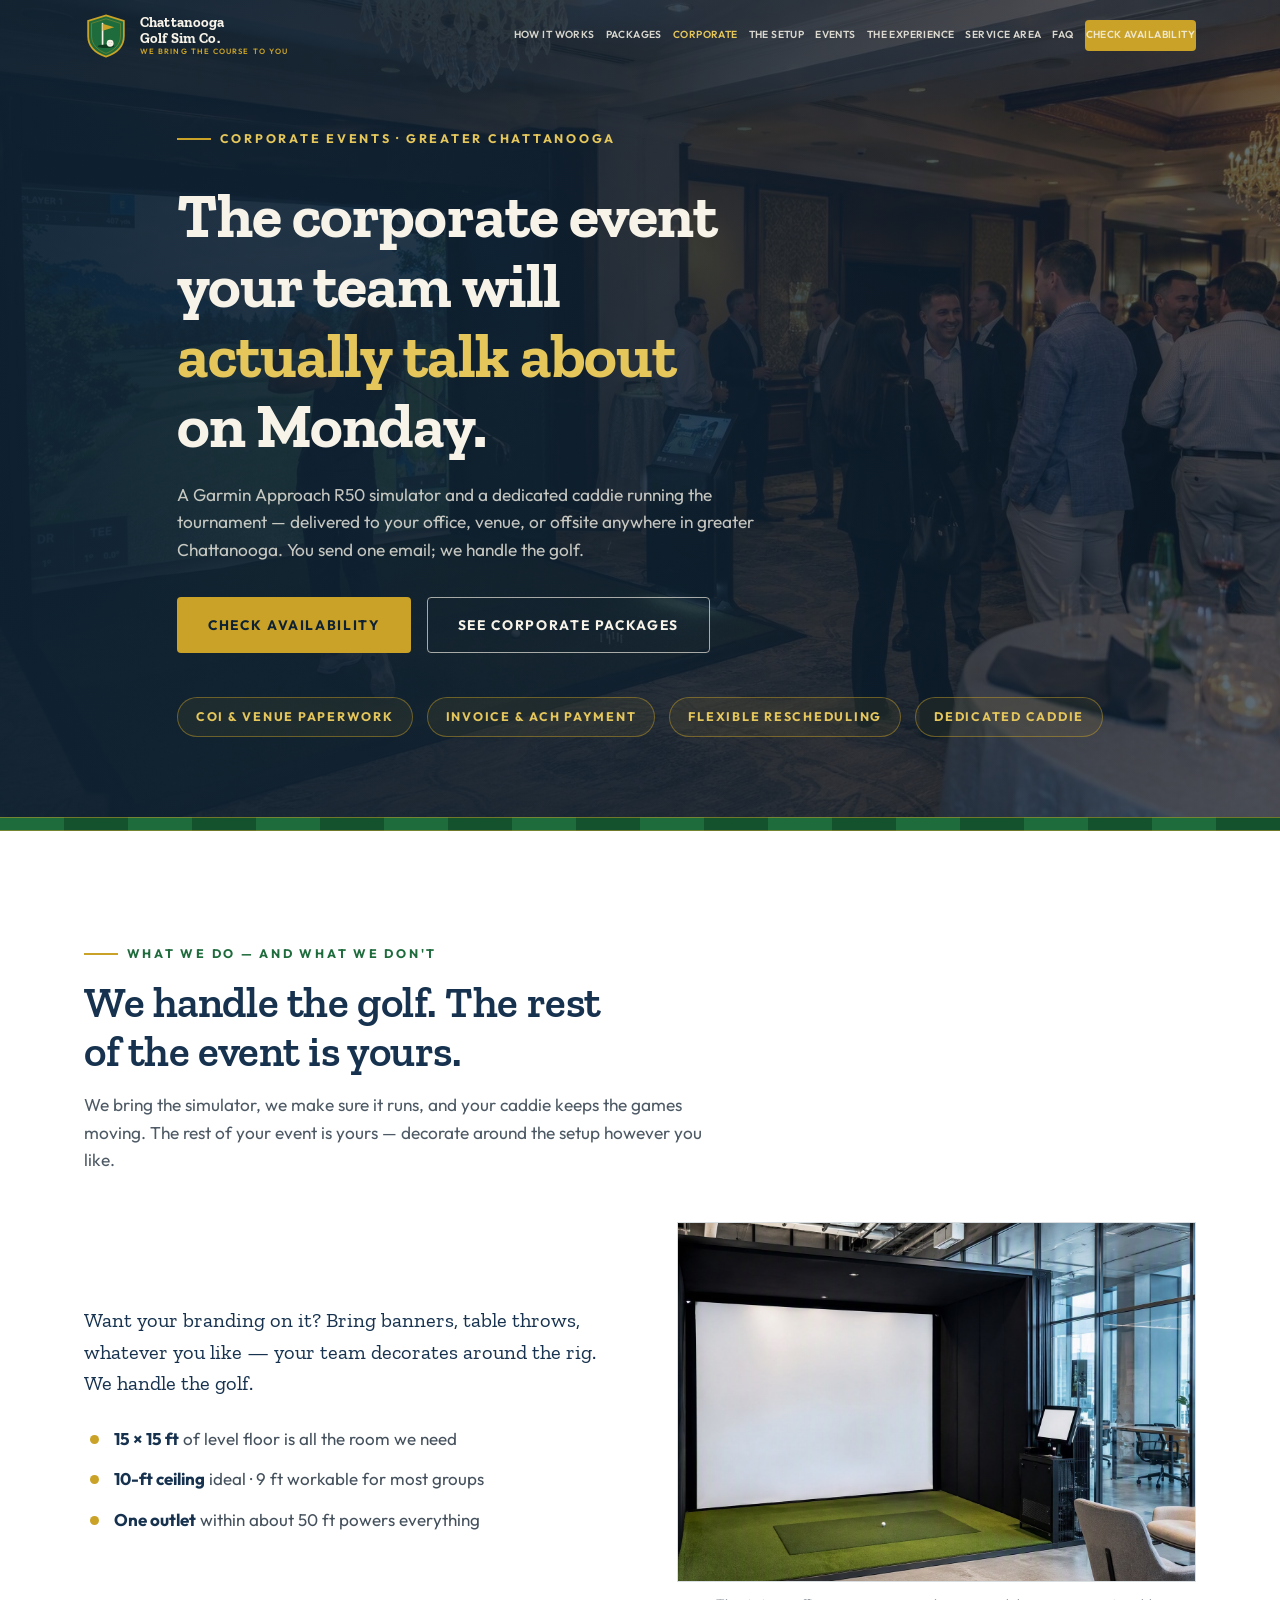
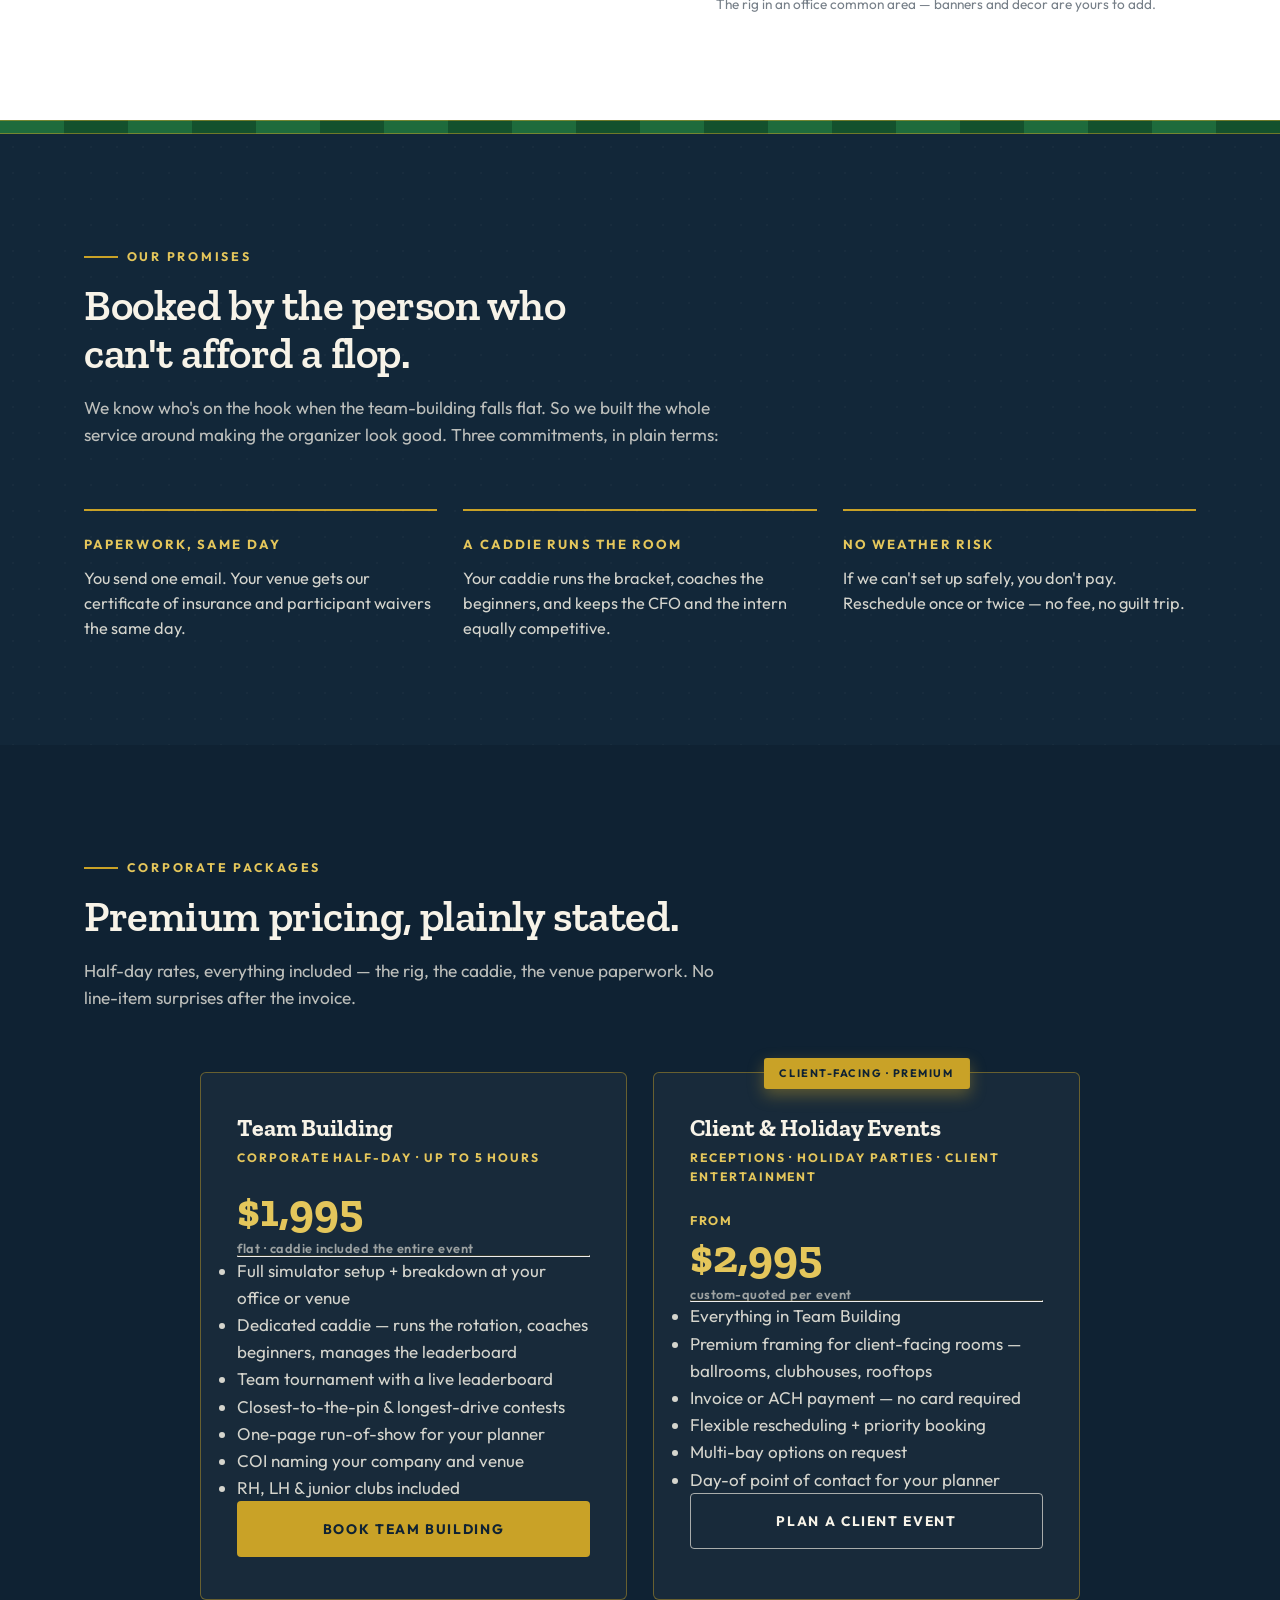
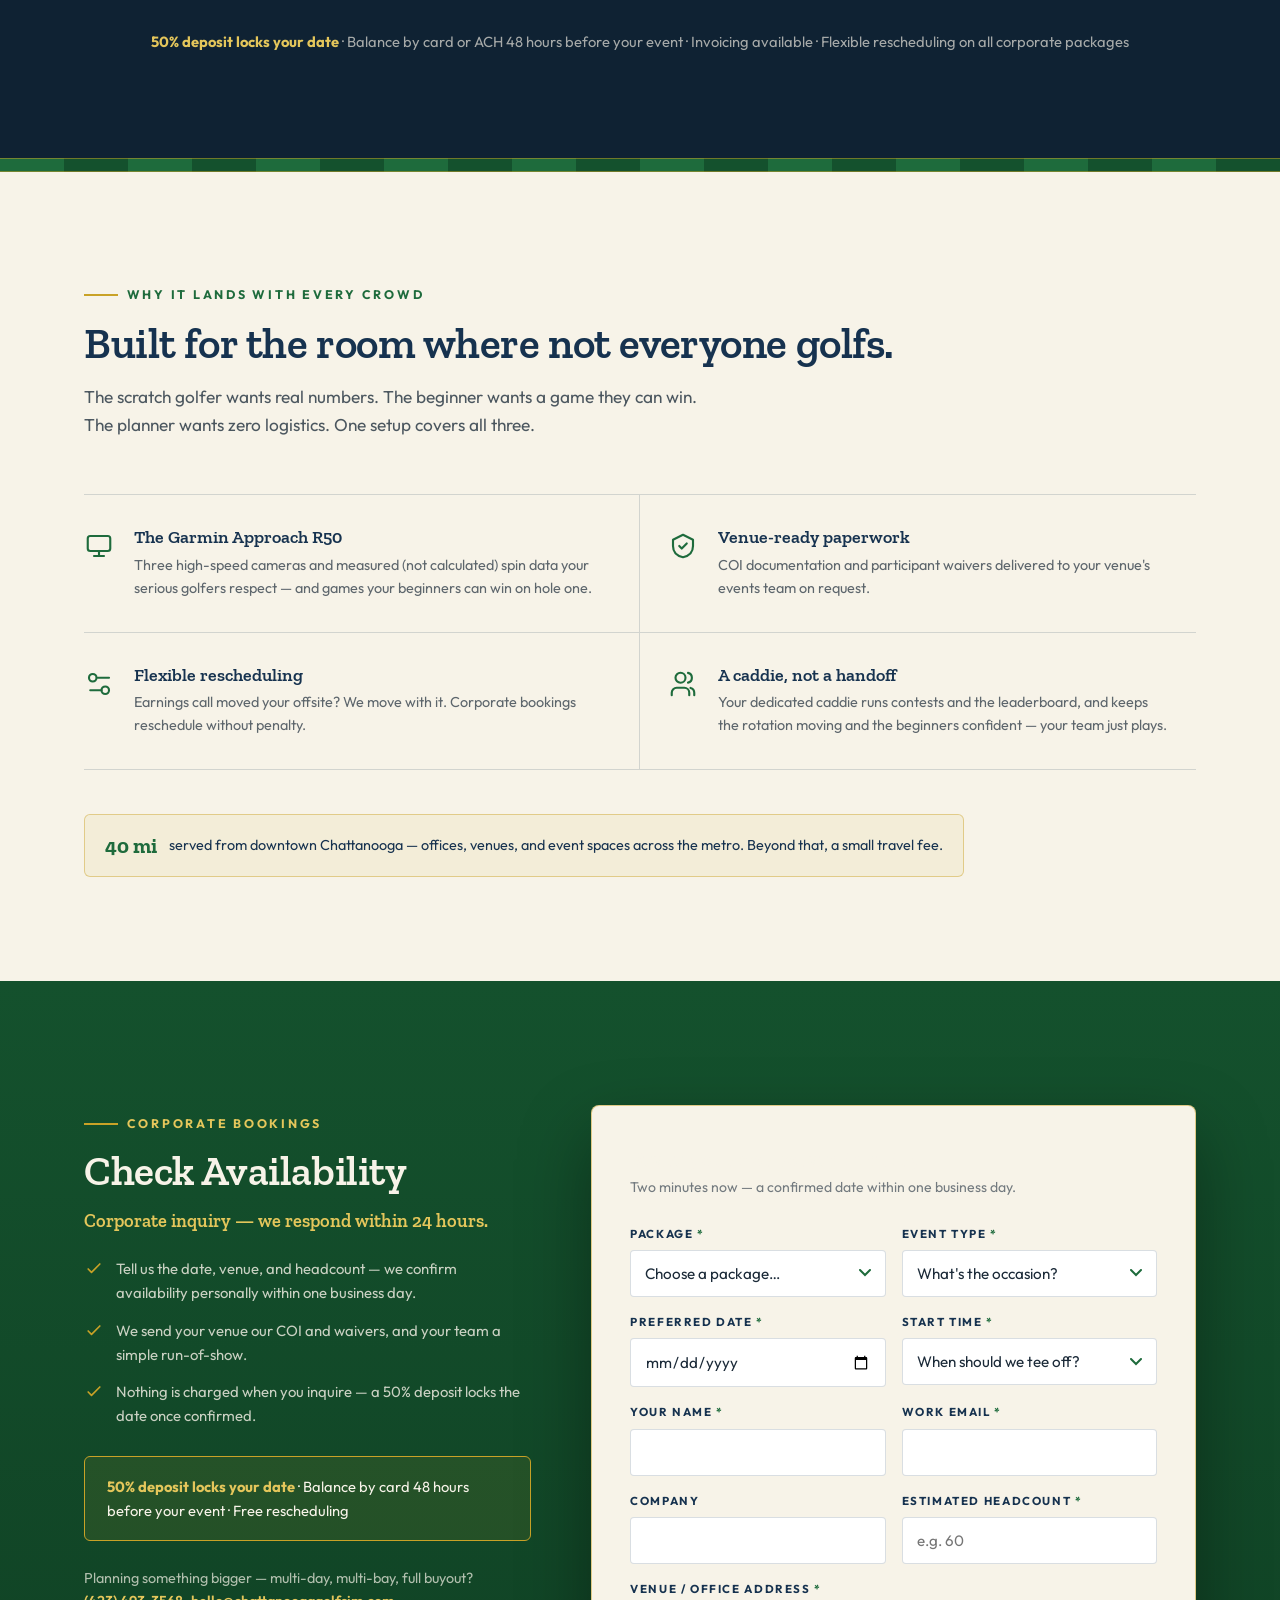
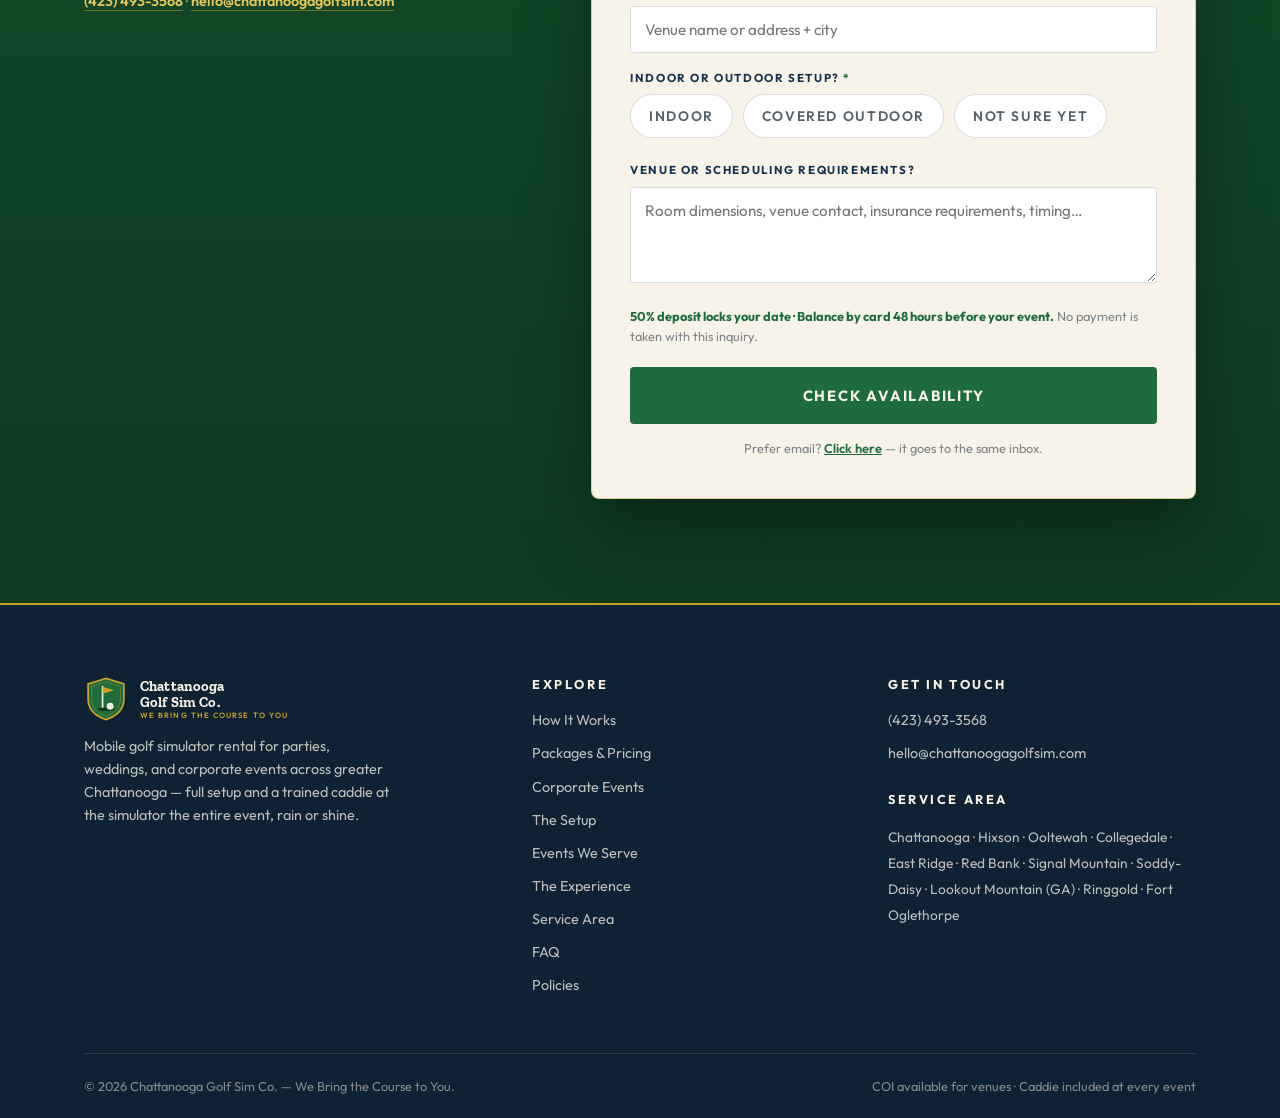
==== commit 779cf20c: "Restore original hero photos with branding removed Erased FULL SWING marks and AI watermarks from he" ====
--- a/corporate.html
+++ b/corporate.html
@@ -10,7 +10,7 @@
 <meta property="og:type" content="website">
 <meta property="og:title" content="Corporate Event Entertainment in Chattanooga — Chattanooga Golf Sim Co.">
 <meta property="og:description" content="Team building half-days $1,995 · client & holiday events from $2,995. COI docs and a dedicated caddie included.">
-<meta property="og:image" content="https://chattanoogagolfsim.com/assets/setup-corporate-office.jpg">
+<meta property="og:image" content="https://chattanoogagolfsim.com/assets/gallery-corporate.jpg">
 <meta property="og:url" content="https://chattanoogagolfsim.com/corporate.html">
 <link rel="canonical" href="https://chattanoogagolfsim.com/corporate.html">
 <meta property="og:locale" content="en_US">
@@ -19,7 +19,7 @@
 <link rel="preconnect" href="https://fonts.googleapis.com">
 <link rel="preconnect" href="https://fonts.gstatic.com" crossorigin>
 <link href="https://fonts.googleapis.com/css2?family=Outfit:wght@400;500;600;700&family=Zilla+Slab:wght@500;600;700&display=swap" rel="stylesheet">
-<link rel="preload" as="image" href="assets/setup-corporate-office.jpg">
+<link rel="preload" as="image" href="assets/gallery-corporate.jpg">
 <link rel="stylesheet" href="styles.css">
 
 <script type="application/ld+json">
@@ -87,7 +87,7 @@
 <!-- ================= CORPORATE HERO ================= -->
 <section class="corp-hero" aria-label="Corporate events introduction">
   <div class="hero-bg">
-    <img src="assets/setup-corporate-office.jpg" alt="A golf simulator bay set up inside a modern office — impact screen, turf, and hitting mat ready for a corporate event" fetchpriority="high">
+    <img src="assets/gallery-corporate.jpg" alt="A golf simulator set up at a corporate event — a guest mid-swing while colleagues network in a hotel ballroom" fetchpriority="high">
   </div>
   <div class="wrap" style="position:relative;z-index:2;padding-top:calc(var(--header-h) + 48px);padding-bottom:80px">
     <p class="eyebrow" style="color:var(--gold-soft)">Corporate Events · Greater Chattanooga</p>
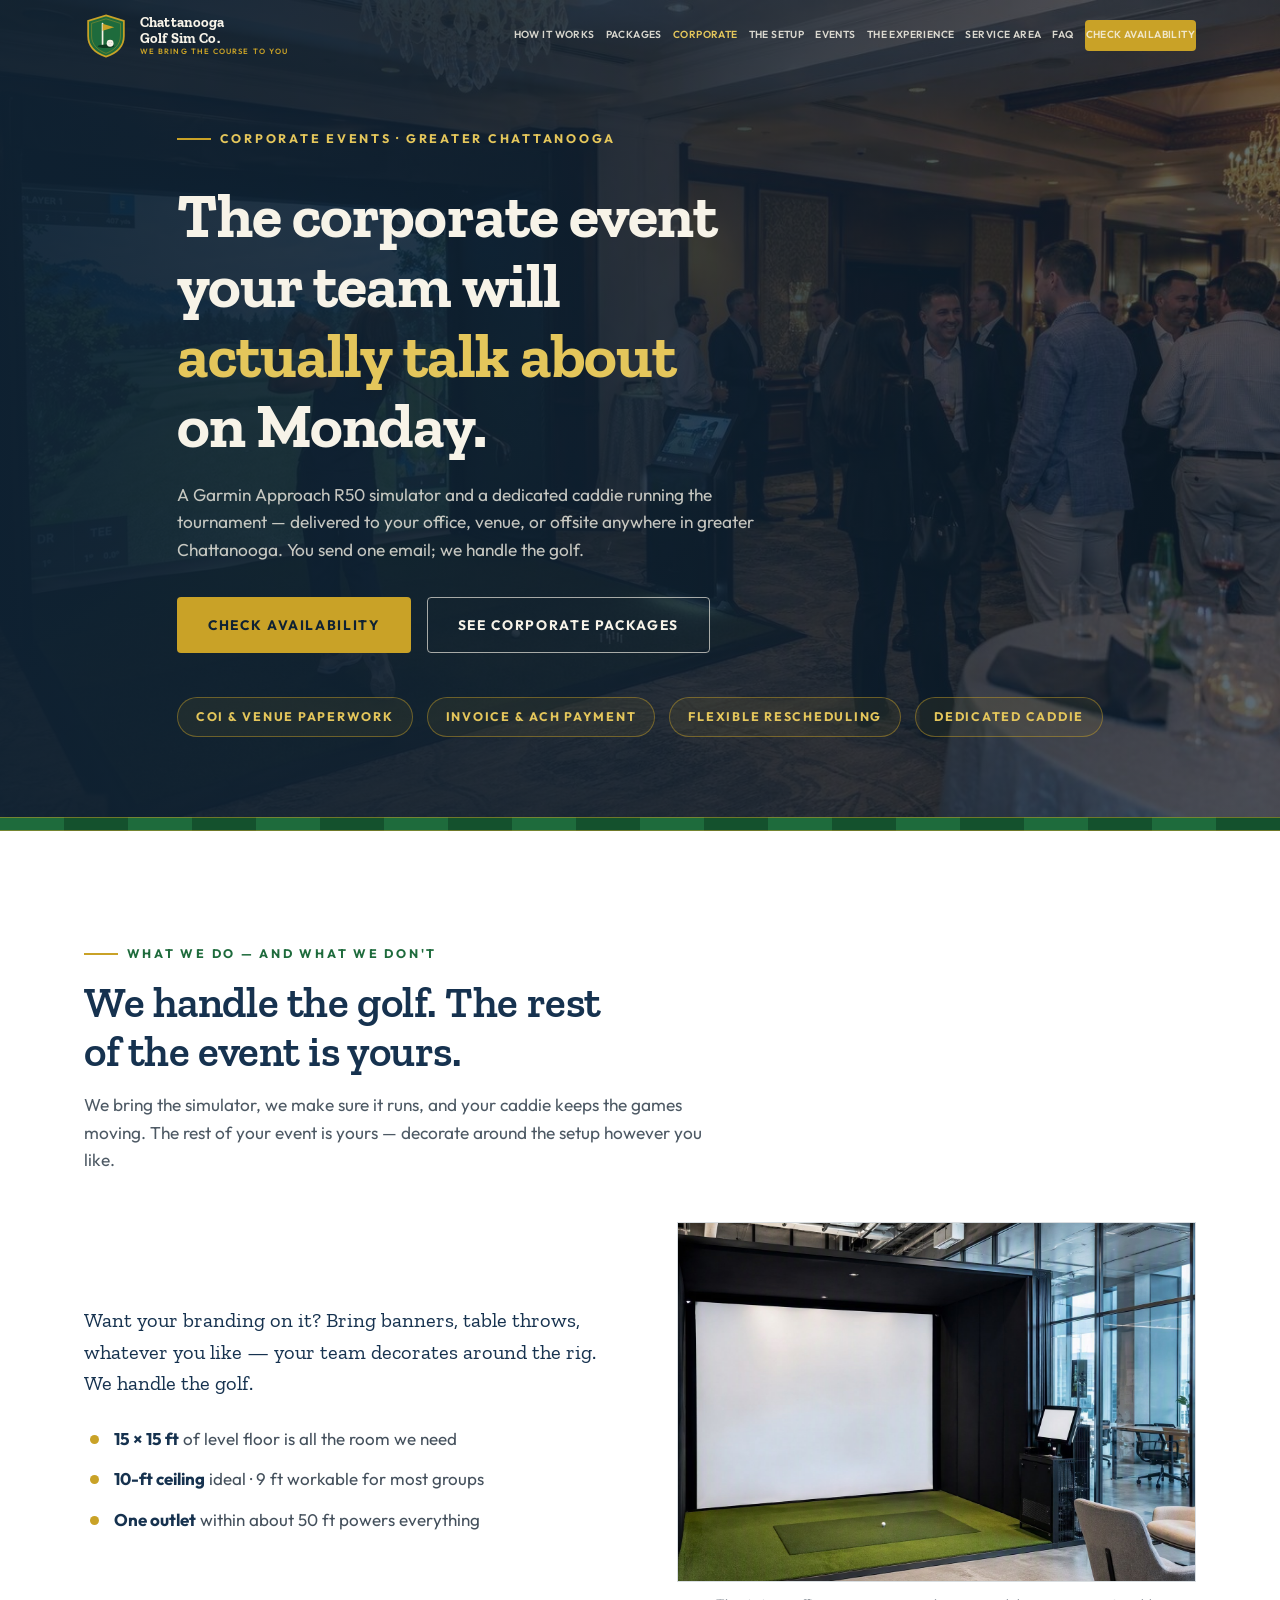
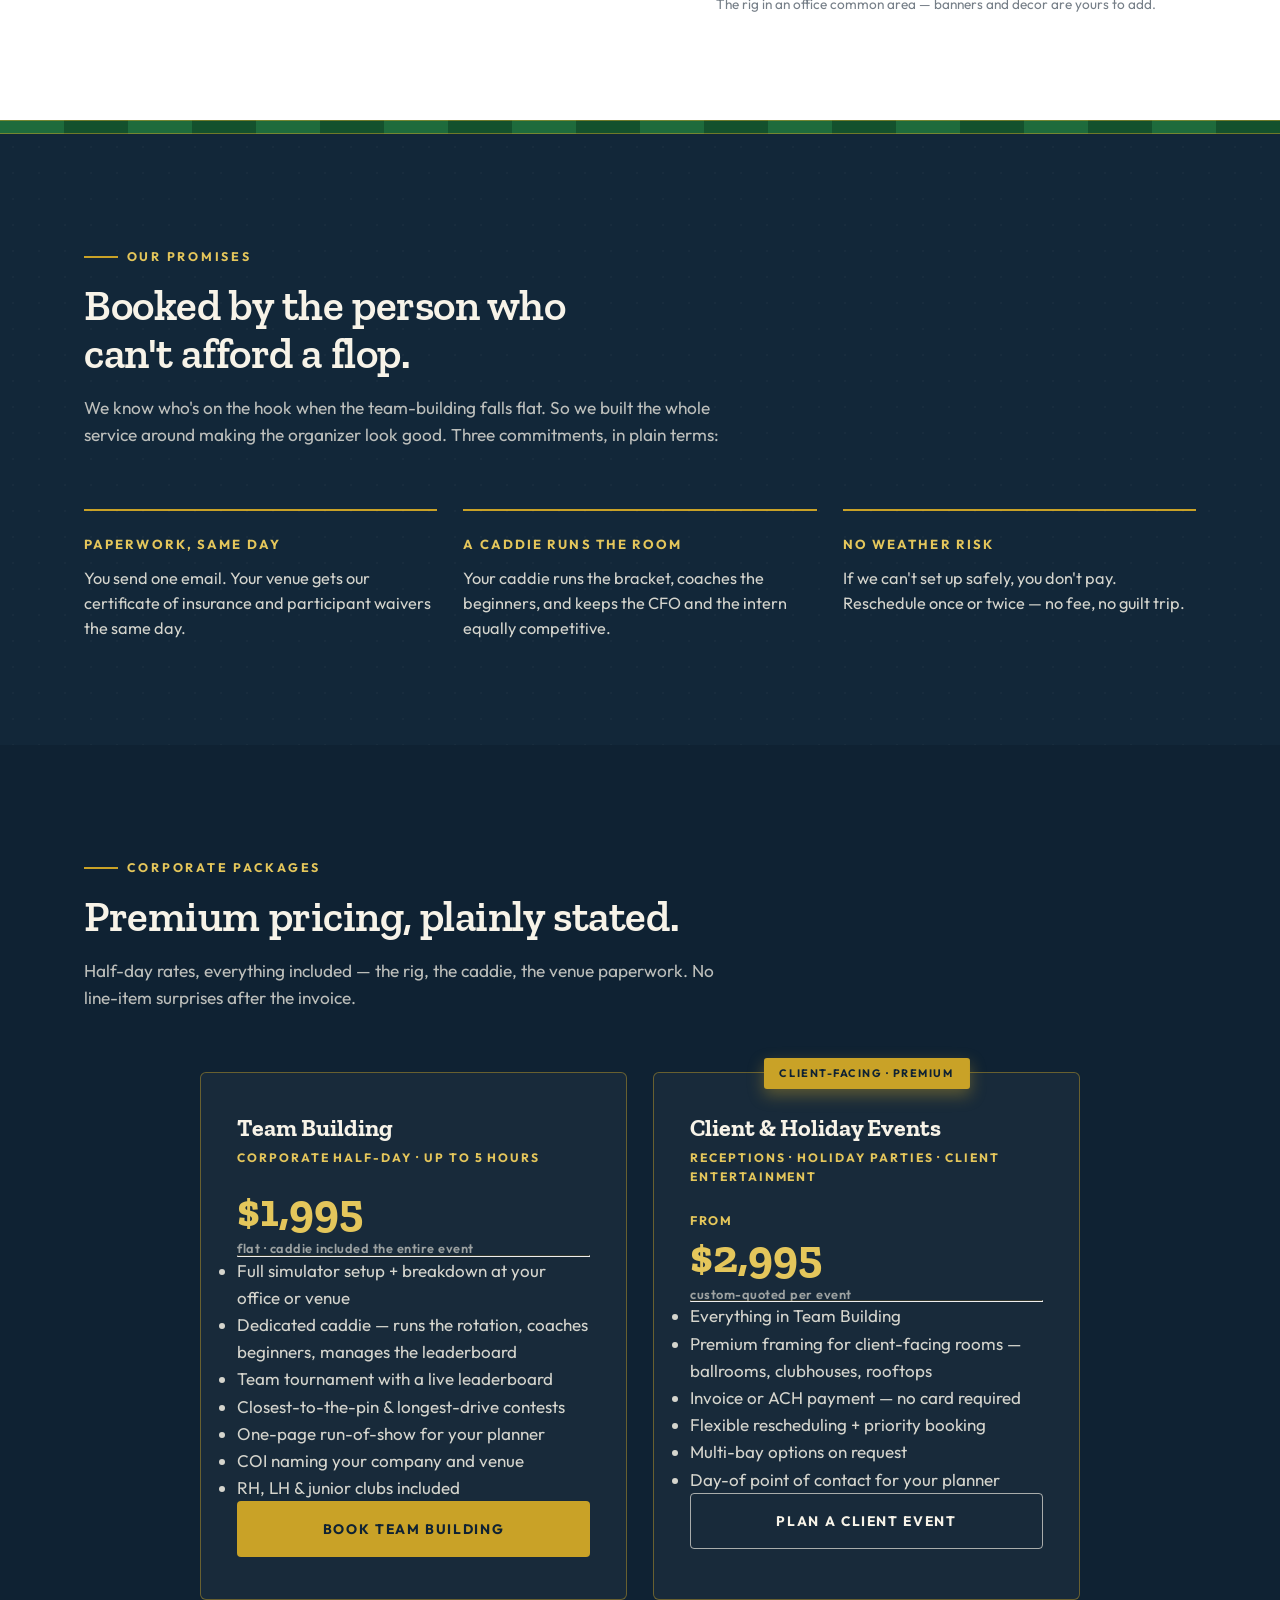
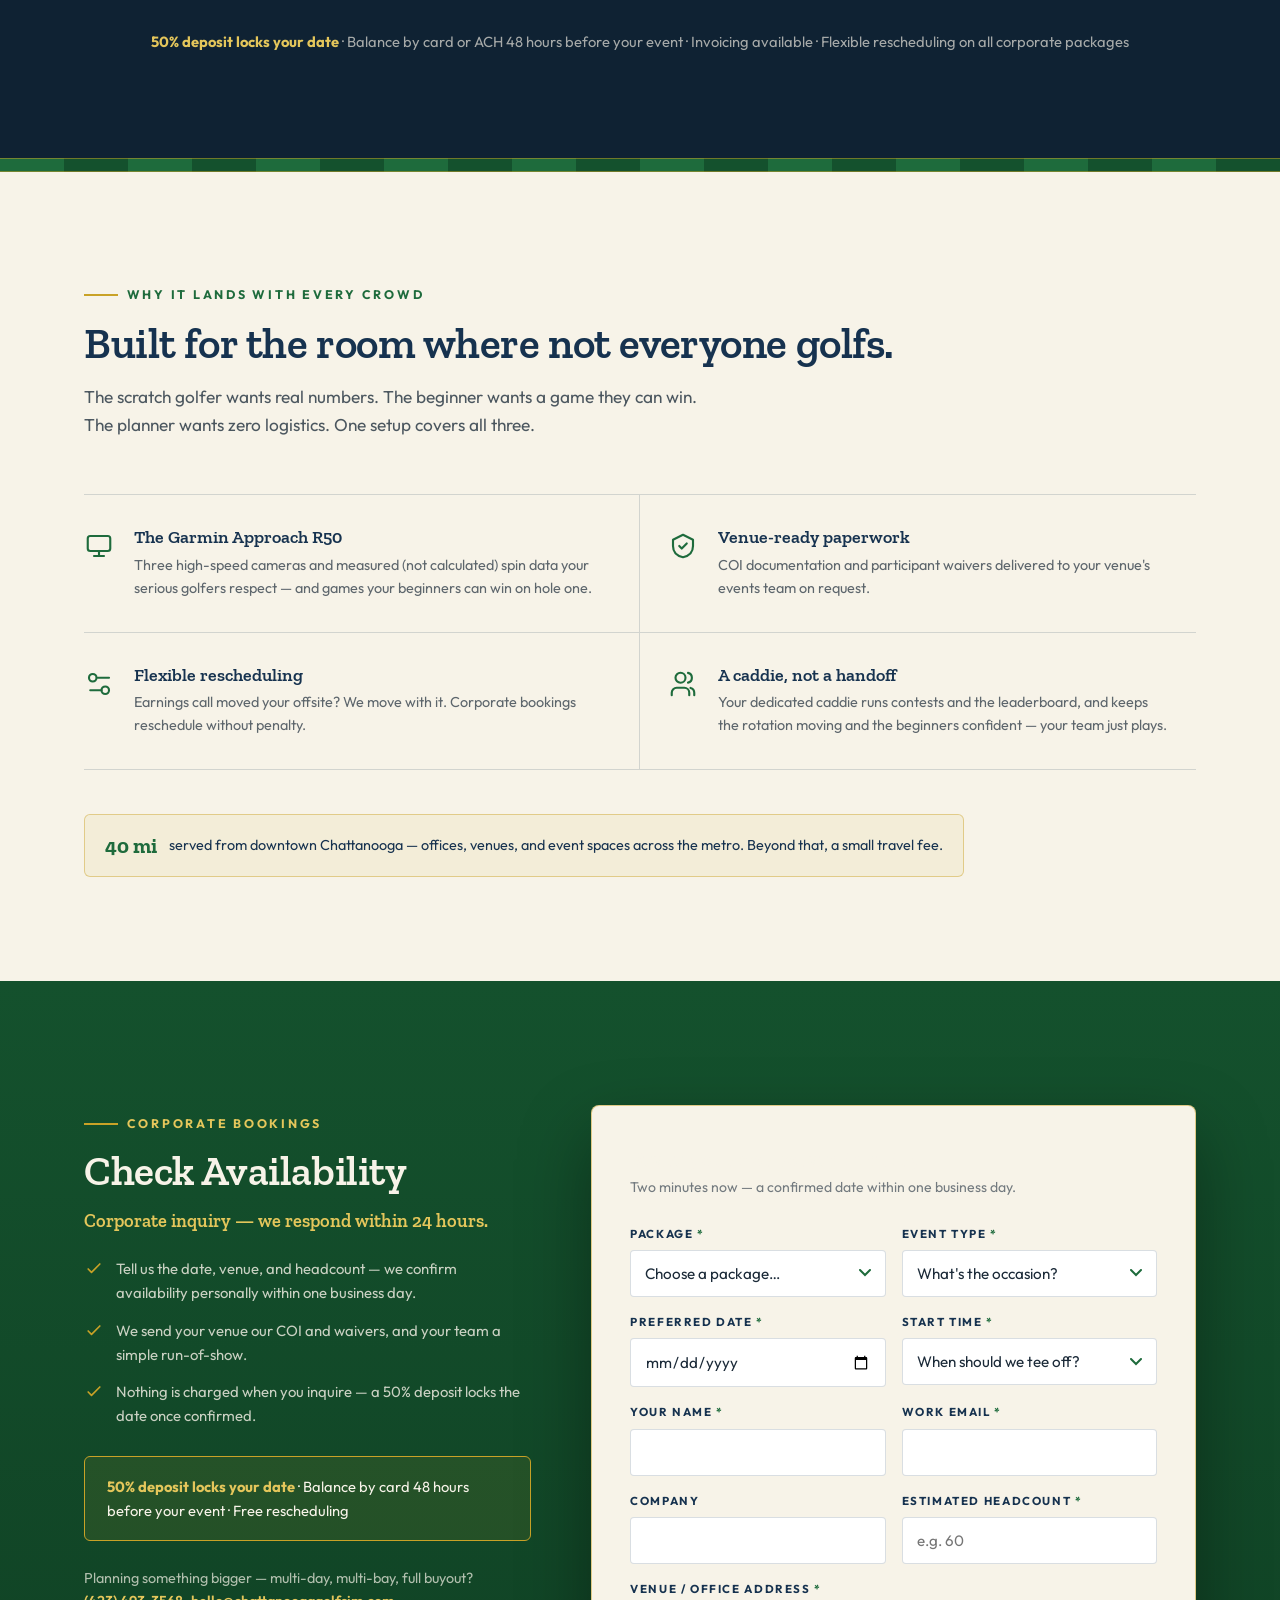
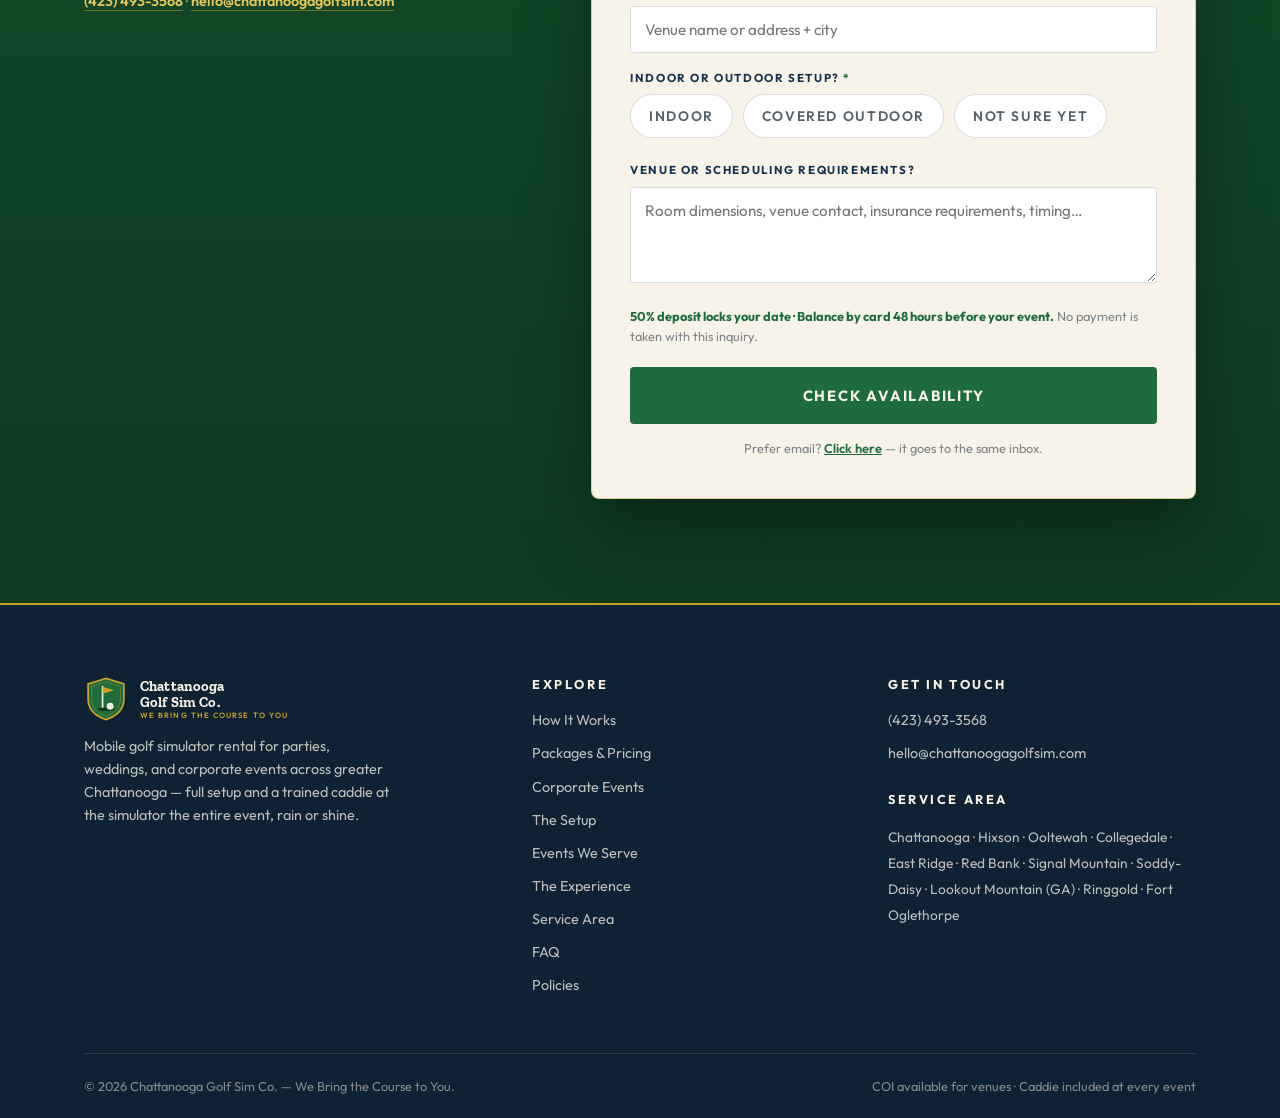
==== commit b44bf271: "Mobile performance: responsive hero srcset, image dims, social cards 900w/1400w hero variants (phone" ====
--- a/corporate.html
+++ b/corporate.html
@@ -13,13 +13,19 @@
 <meta property="og:image" content="https://chattanoogagolfsim.com/assets/gallery-corporate.jpg">
 <meta property="og:url" content="https://chattanoogagolfsim.com/corporate.html">
 <link rel="canonical" href="https://chattanoogagolfsim.com/corporate.html">
+<meta property="og:image:width" content="1536">
+<meta property="og:image:height" content="980">
+<meta name="twitter:card" content="summary_large_image">
+<meta name="twitter:title" content="Corporate Event Entertainment Chattanooga — Chattanooga Golf Sim Co.">
+<meta name="twitter:description" content="Team building $1,995 · client &amp; holiday events from $2,995. COI docs and a dedicated caddie included.">
+<meta name="twitter:image" content="https://chattanoogagolfsim.com/assets/gallery-corporate.jpg">
 <meta property="og:locale" content="en_US">
 <link rel="icon" type="image/svg+xml" href="assets/logo.svg">
 <link rel="apple-touch-icon" href="assets/logo.svg">
 <link rel="preconnect" href="https://fonts.googleapis.com">
 <link rel="preconnect" href="https://fonts.gstatic.com" crossorigin>
 <link href="https://fonts.googleapis.com/css2?family=Outfit:wght@400;500;600;700&family=Zilla+Slab:wght@500;600;700&display=swap" rel="stylesheet">
-<link rel="preload" as="image" href="assets/gallery-corporate.jpg">
+<link rel="preload" as="image" href="assets/gallery-corporate.jpg" imagesrcset="assets/gallery-corporate-900.jpg 900w, assets/gallery-corporate-1400.jpg 1400w, assets/gallery-corporate.jpg 1536w" imagesizes="100vw">
 <link rel="stylesheet" href="styles.css">
 
 <script type="application/ld+json">
@@ -87,7 +93,7 @@
 <!-- ================= CORPORATE HERO ================= -->
 <section class="corp-hero" aria-label="Corporate events introduction">
   <div class="hero-bg">
-    <img src="assets/gallery-corporate.jpg" alt="A golf simulator set up at a corporate event — a guest mid-swing while colleagues network in a hotel ballroom" fetchpriority="high">
+    <img src="assets/gallery-corporate.jpg" srcset="assets/gallery-corporate-900.jpg 900w, assets/gallery-corporate-1400.jpg 1400w, assets/gallery-corporate.jpg 1536w" sizes="100vw" width="1536" height="980" alt="A golf simulator set up at a corporate event — a guest mid-swing while colleagues network in a hotel ballroom" fetchpriority="high">
   </div>
   <div class="wrap" style="position:relative;z-index:2;padding-top:calc(var(--header-h) + 48px);padding-bottom:80px">
     <p class="eyebrow" style="color:var(--gold-soft)">Corporate Events · Greater Chattanooga</p>
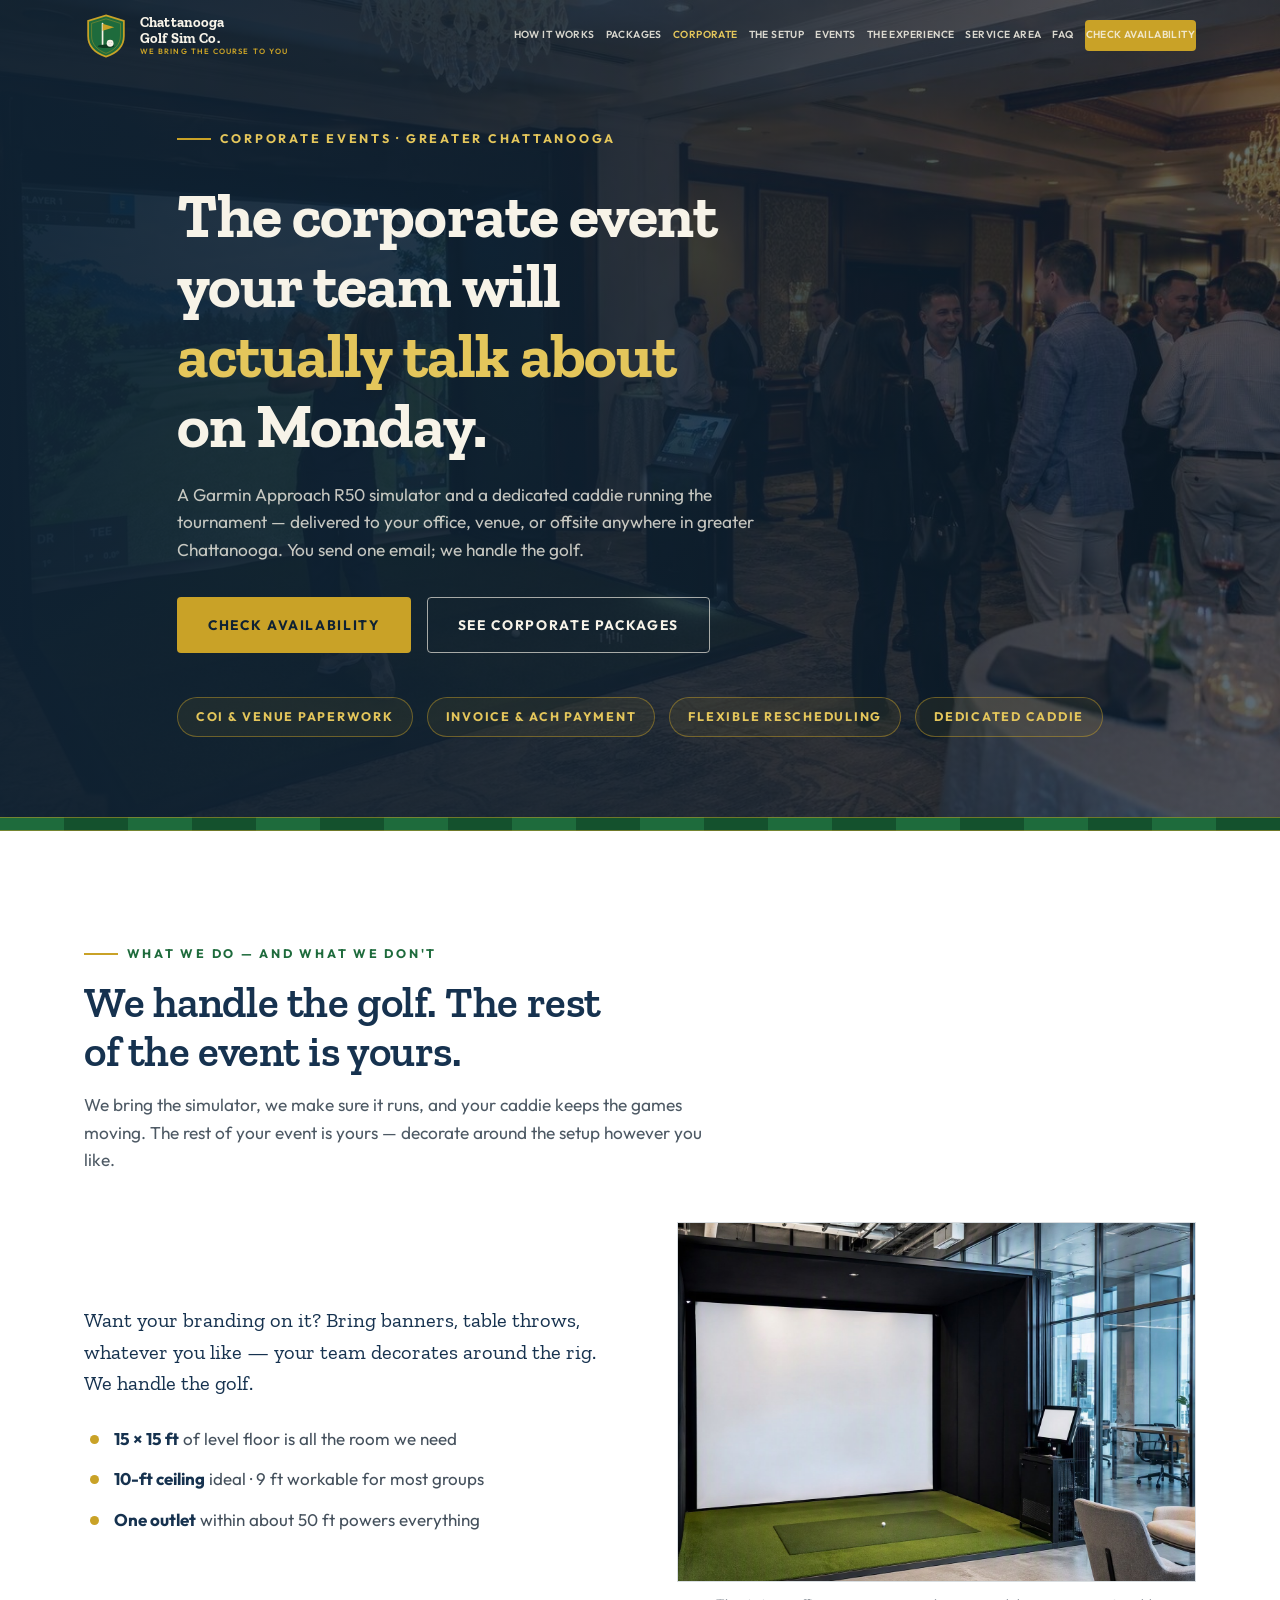
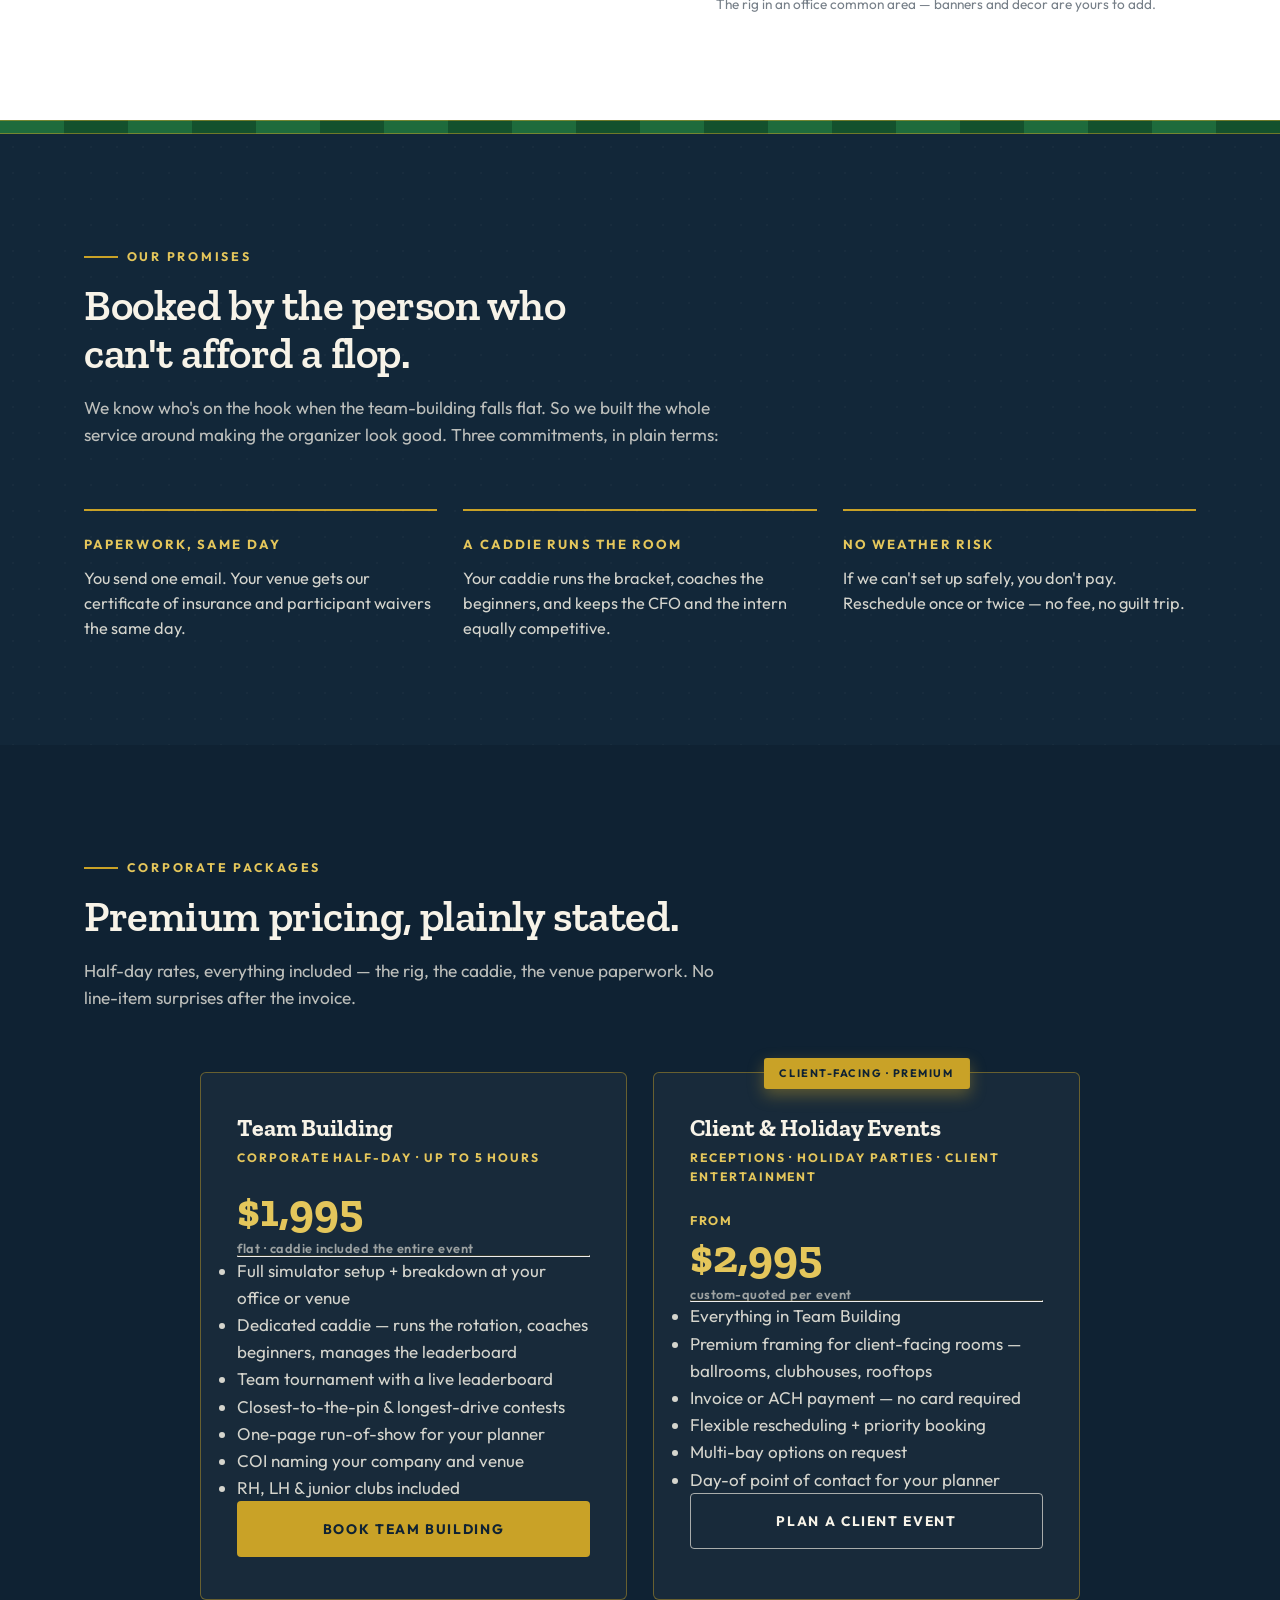
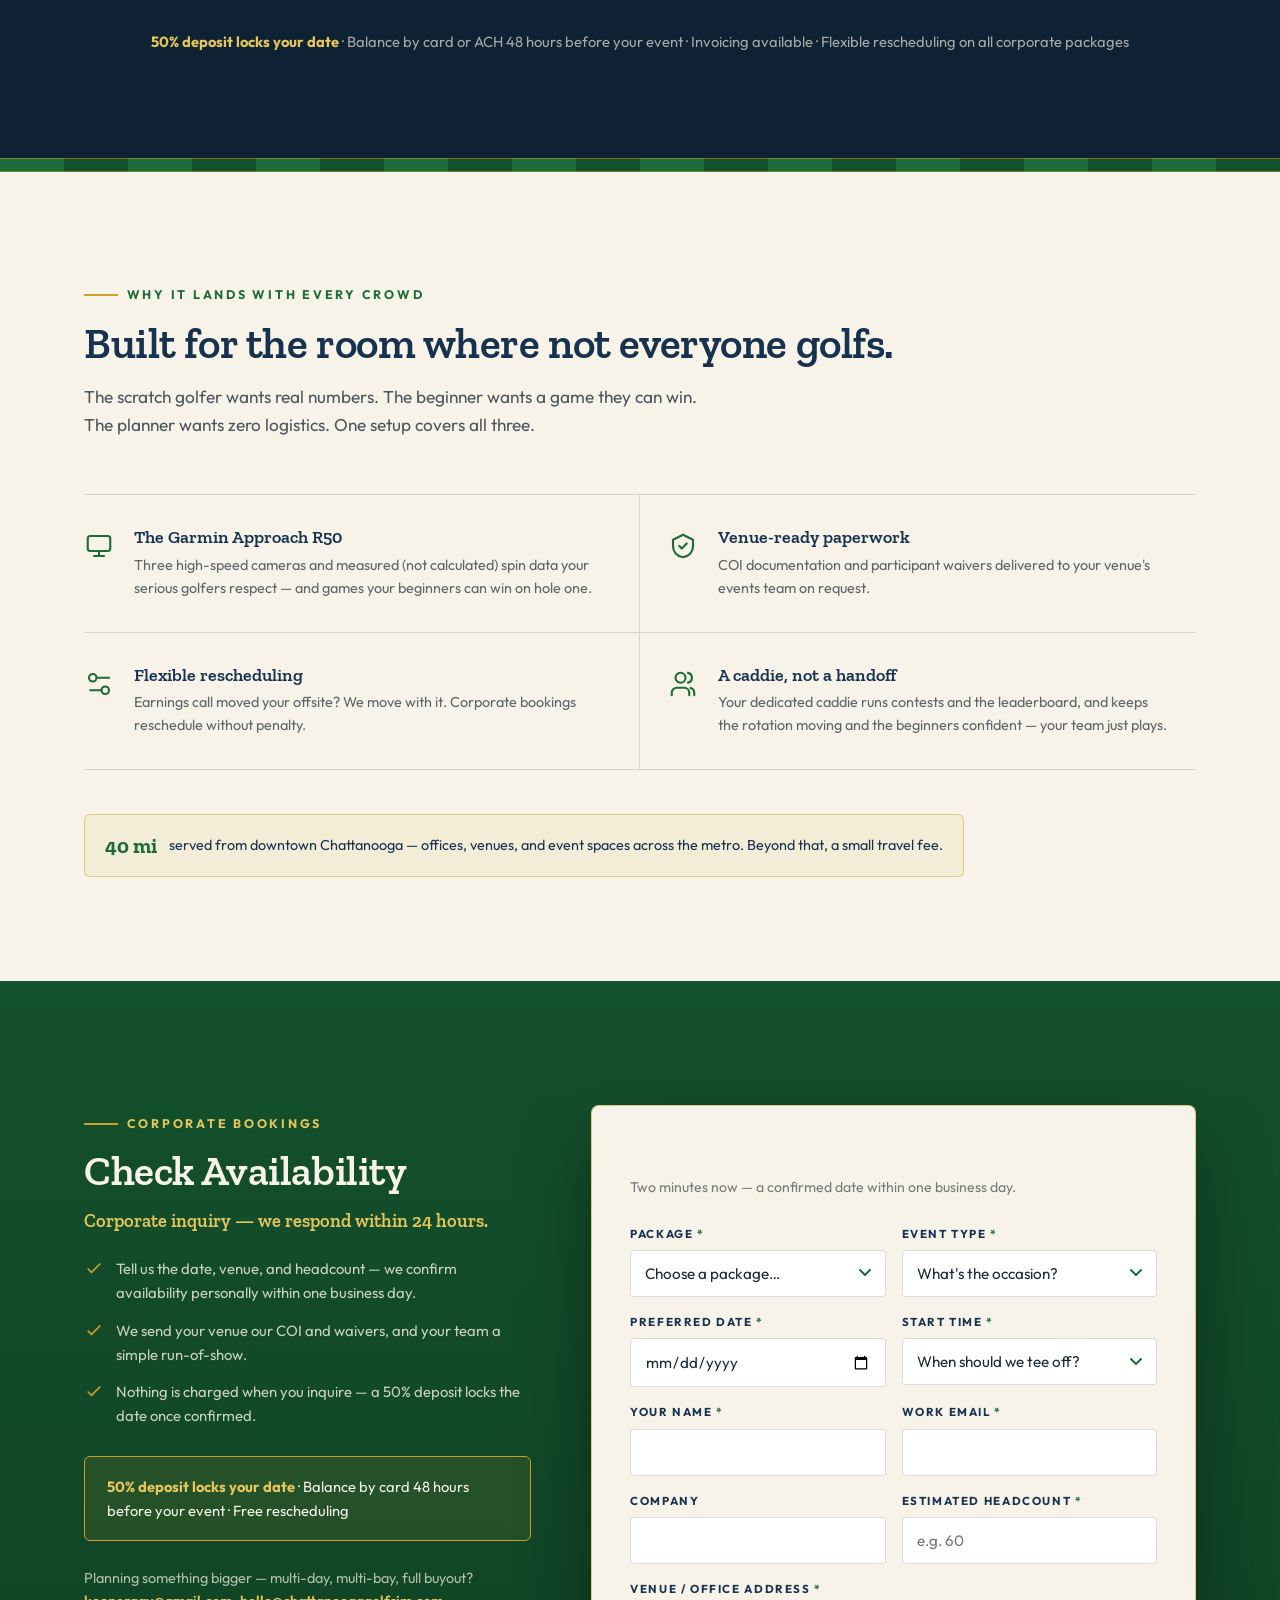
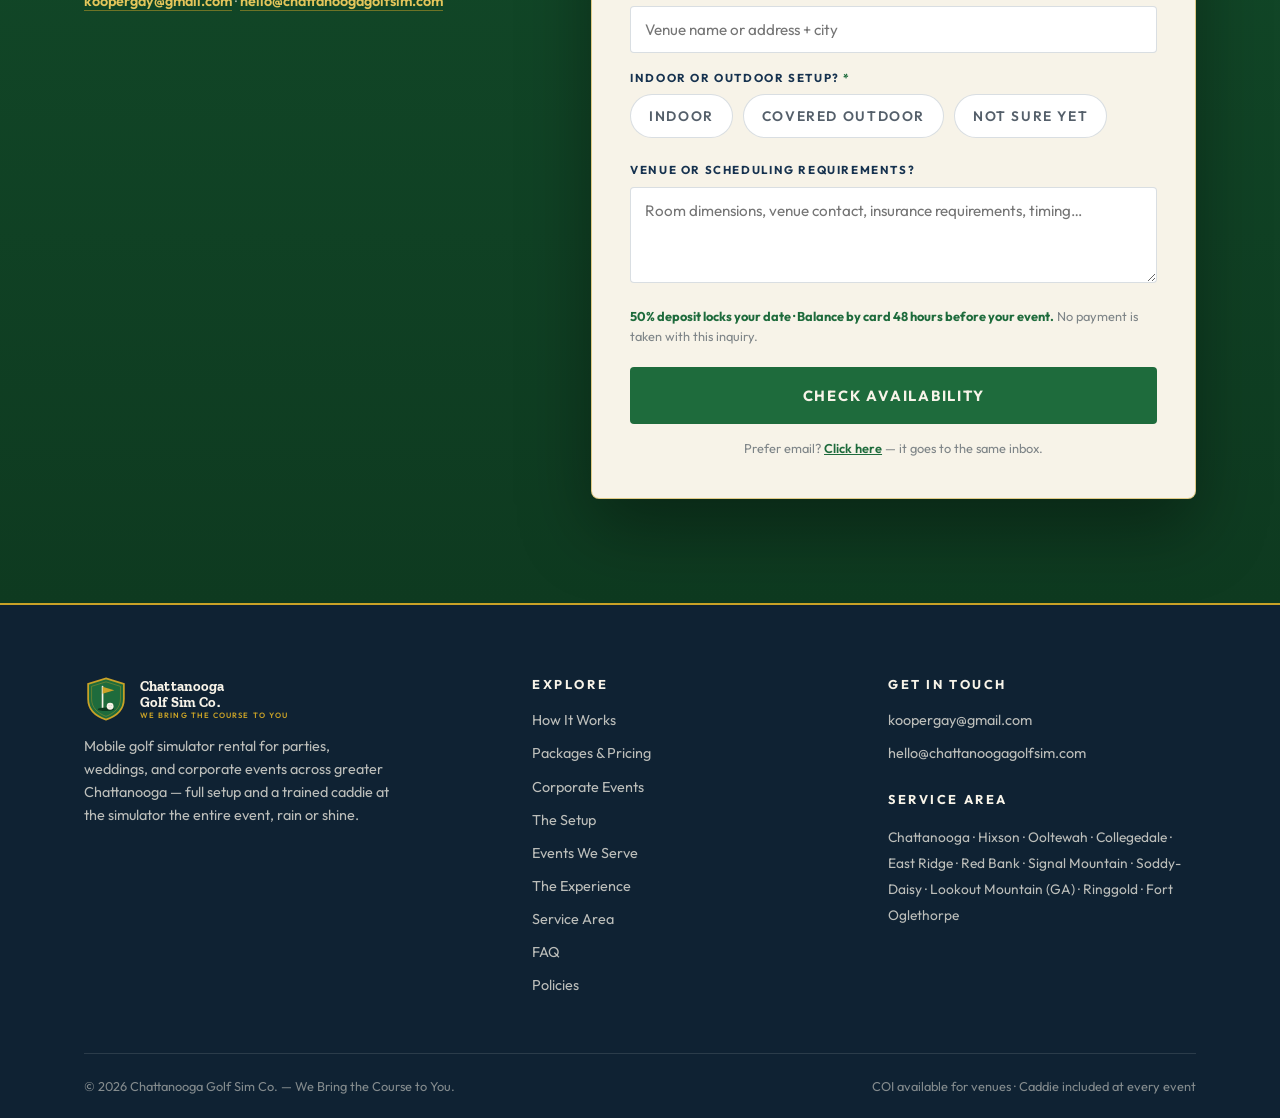
==== commit a74e6c82: "Remove the owner's phone number from the site. Drop the number from navigation, footers, contact lin" ====
--- a/corporate.html
+++ b/corporate.html
@@ -37,7 +37,6 @@
     "@type": "LocalBusiness",
     "name": "Chattanooga Golf Sim Co.",
     "email": "hello@chattanoogagolfsim.com",
-    "telephone": "+1-423-493-3568",
     "priceRange": "$495-$2995",
     "address": { "@type": "PostalAddress", "addressLocality": "Chattanooga", "addressRegion": "TN", "addressCountry": "US" }
   },
@@ -81,7 +80,7 @@
       <a href="index.html#experience">The Experience</a>
       <a href="index.html#service-area">Service Area</a>
       <a href="index.html#faq">FAQ</a>
-      <a class="nav-phone" href="tel:+14234933568">(423) 493-3568</a>
+      <a class="nav-phone" href="mailto:koopergay@gmail.com">koopergay@gmail.com</a>
       <a href="#corporate-book" class="btn btn-gold header-cta">Check Availability</a>
     </nav>
     <button class="nav-toggle" aria-label="Toggle menu" aria-expanded="false"><span></span></button>
@@ -272,7 +271,7 @@
         <div class="booking-deposit reveal reveal-d2">
           <strong>50% deposit locks your date</strong> · Balance by card 48 hours before your event · Free rescheduling
         </div>
-        <p class="mail-line reveal reveal-d2">Planning something bigger — multi-day, multi-bay, full buyout?<br><a href="tel:+14234933568">(423) 493-3568</a> · <a href="mailto:hello@chattanoogagolfsim.com?subject=Corporate%20inquiry%20—%20custom%20event">hello@chattanoogagolfsim.com</a></p>
+        <p class="mail-line reveal reveal-d2">Planning something bigger — multi-day, multi-bay, full buyout?<br><a href="mailto:koopergay@gmail.com?subject=Corporate%20inquiry%20—%20custom%20event">koopergay@gmail.com</a> · <a href="mailto:hello@chattanoogagolfsim.com?subject=Corporate%20inquiry%20—%20custom%20event">hello@chattanoogagolfsim.com</a></p>
       </div>
 
       <form id="corp-booking-form" class="booking-form reveal reveal-d1" data-booking data-inquiry="corporate" novalidate>
@@ -406,7 +405,7 @@
       <div>
         <h4>Get in touch</h4>
         <ul class="footer-list">
-          <li><a href="tel:+14234933568">(423) 493-3568</a></li>
+          <li><a href="mailto:koopergay@gmail.com">koopergay@gmail.com</a></li>
           <li><a href="mailto:hello@chattanoogagolfsim.com">hello@chattanoogagolfsim.com</a></li>
         </ul>
         <h4 style="margin-top:26px">Service area</h4>
--- a/styles.css
+++ b/styles.css
@@ -103,7 +103,7 @@
 .main-nav a:hover{color:var(--gold-soft)}
 .main-nav a:hover::after{width:100%}
 .header-cta{padding:10px 14px;font-size:.68rem;letter-spacing:.1em;white-space:nowrap}
-.nav-phone{color:var(--gold-soft) !important;font-weight:700;letter-spacing:.06em}
+.main-nav a.nav-phone{color:var(--gold-soft) !important;font-weight:700;letter-spacing:0;text-transform:none;font-size:.68rem}
 .nav-phone::after{display:none}
 .nav-toggle{display:none;background:none;border:1px solid rgba(247,243,232,.4);border-radius:4px;width:44px;height:44px;cursor:pointer;position:relative}
 .nav-toggle span,.nav-toggle span::before,.nav-toggle span::after{
@@ -559,6 +559,7 @@
 }
 @media (max-width:1020px){
   .main-nav .nav-phone{display:block}
+  .main-nav a.nav-phone{font-size:.95rem;letter-spacing:0;text-transform:none}
   body{font-size:16px}
   .section{padding:76px 0}
   .steps{grid-template-columns:1fr}
